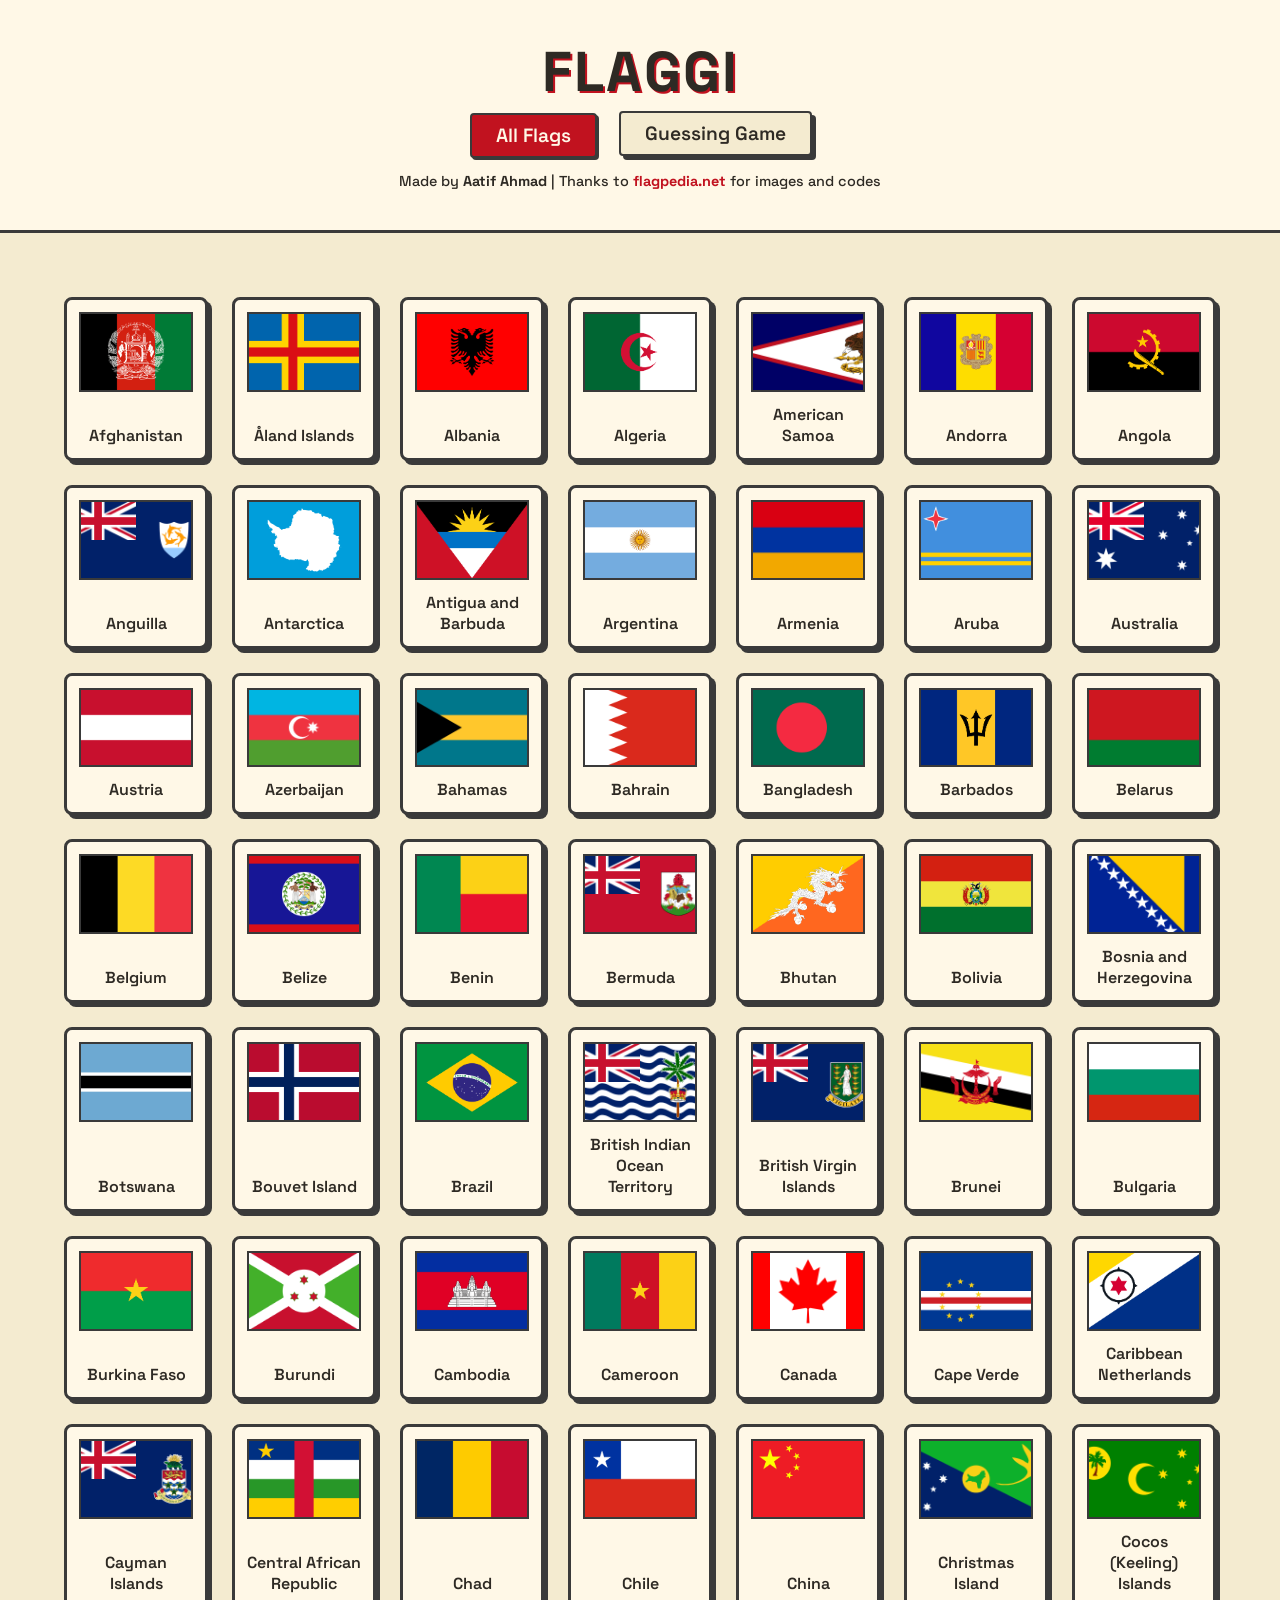
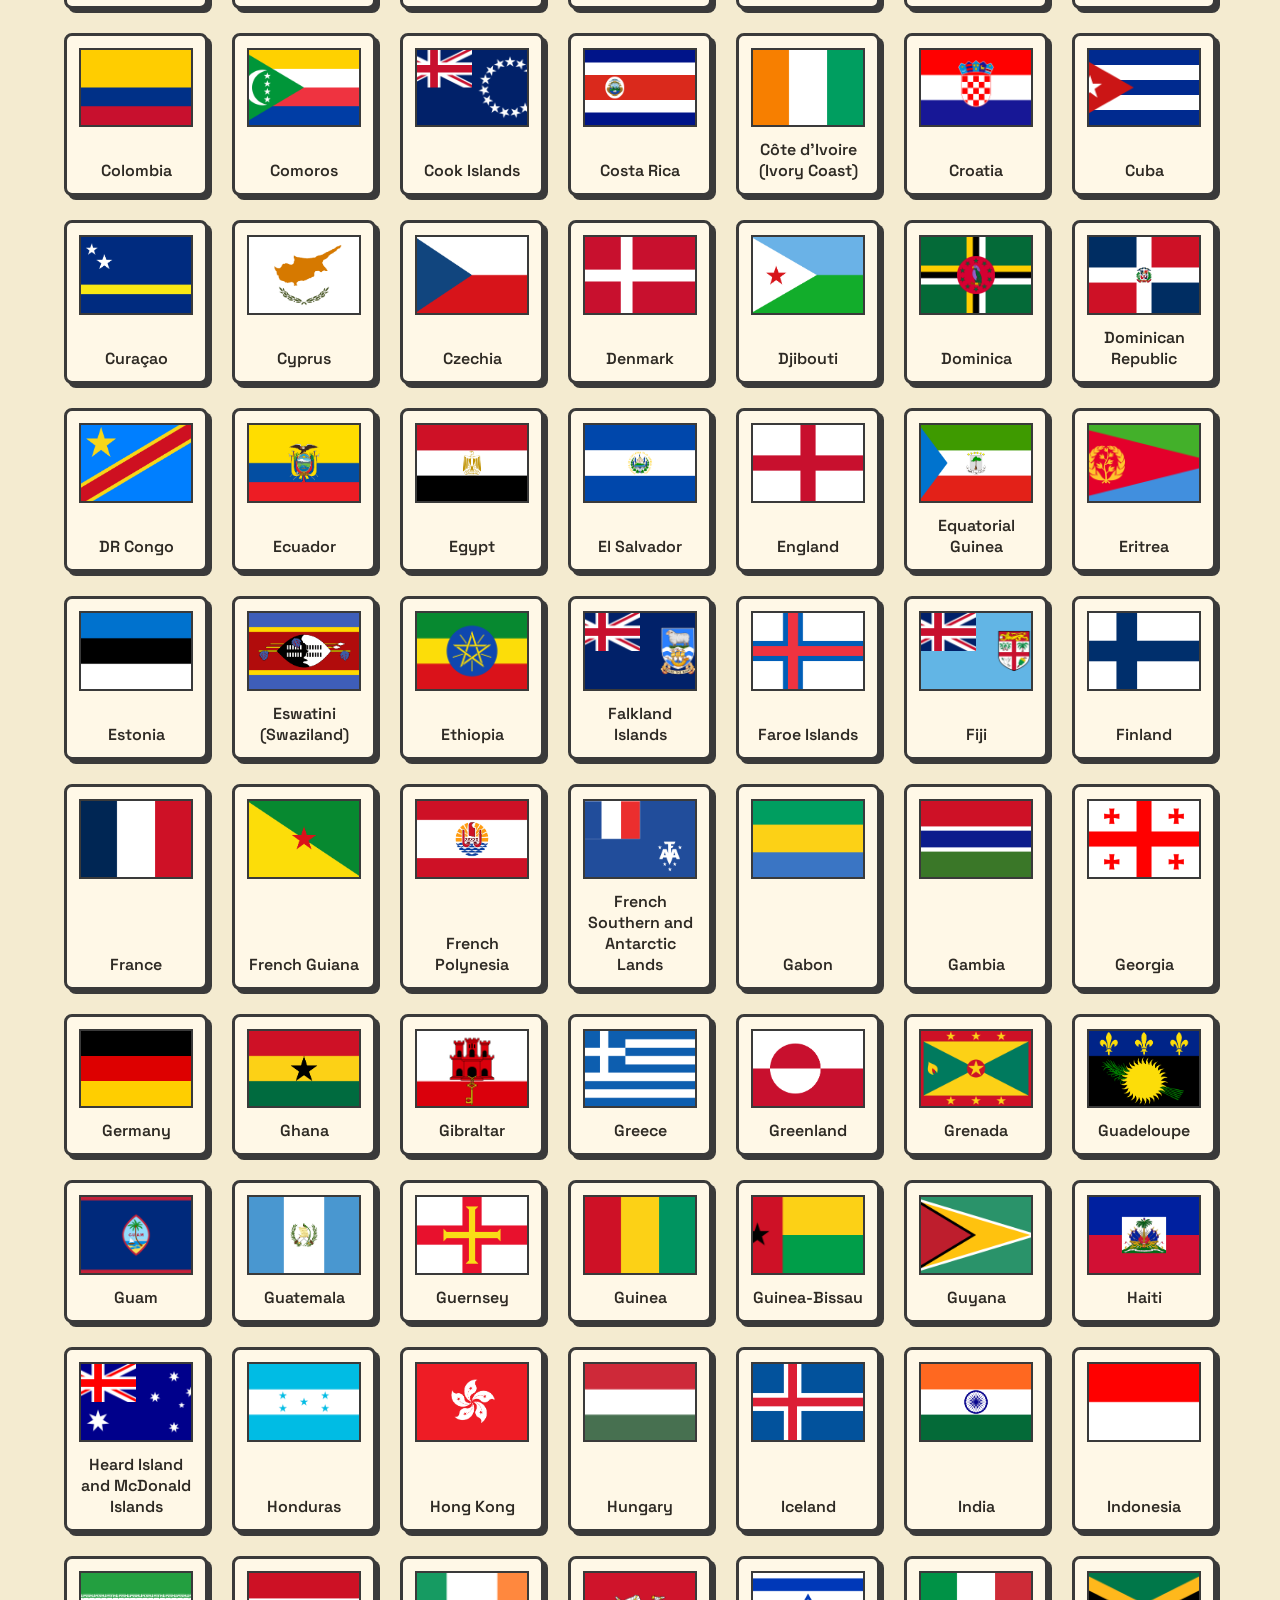
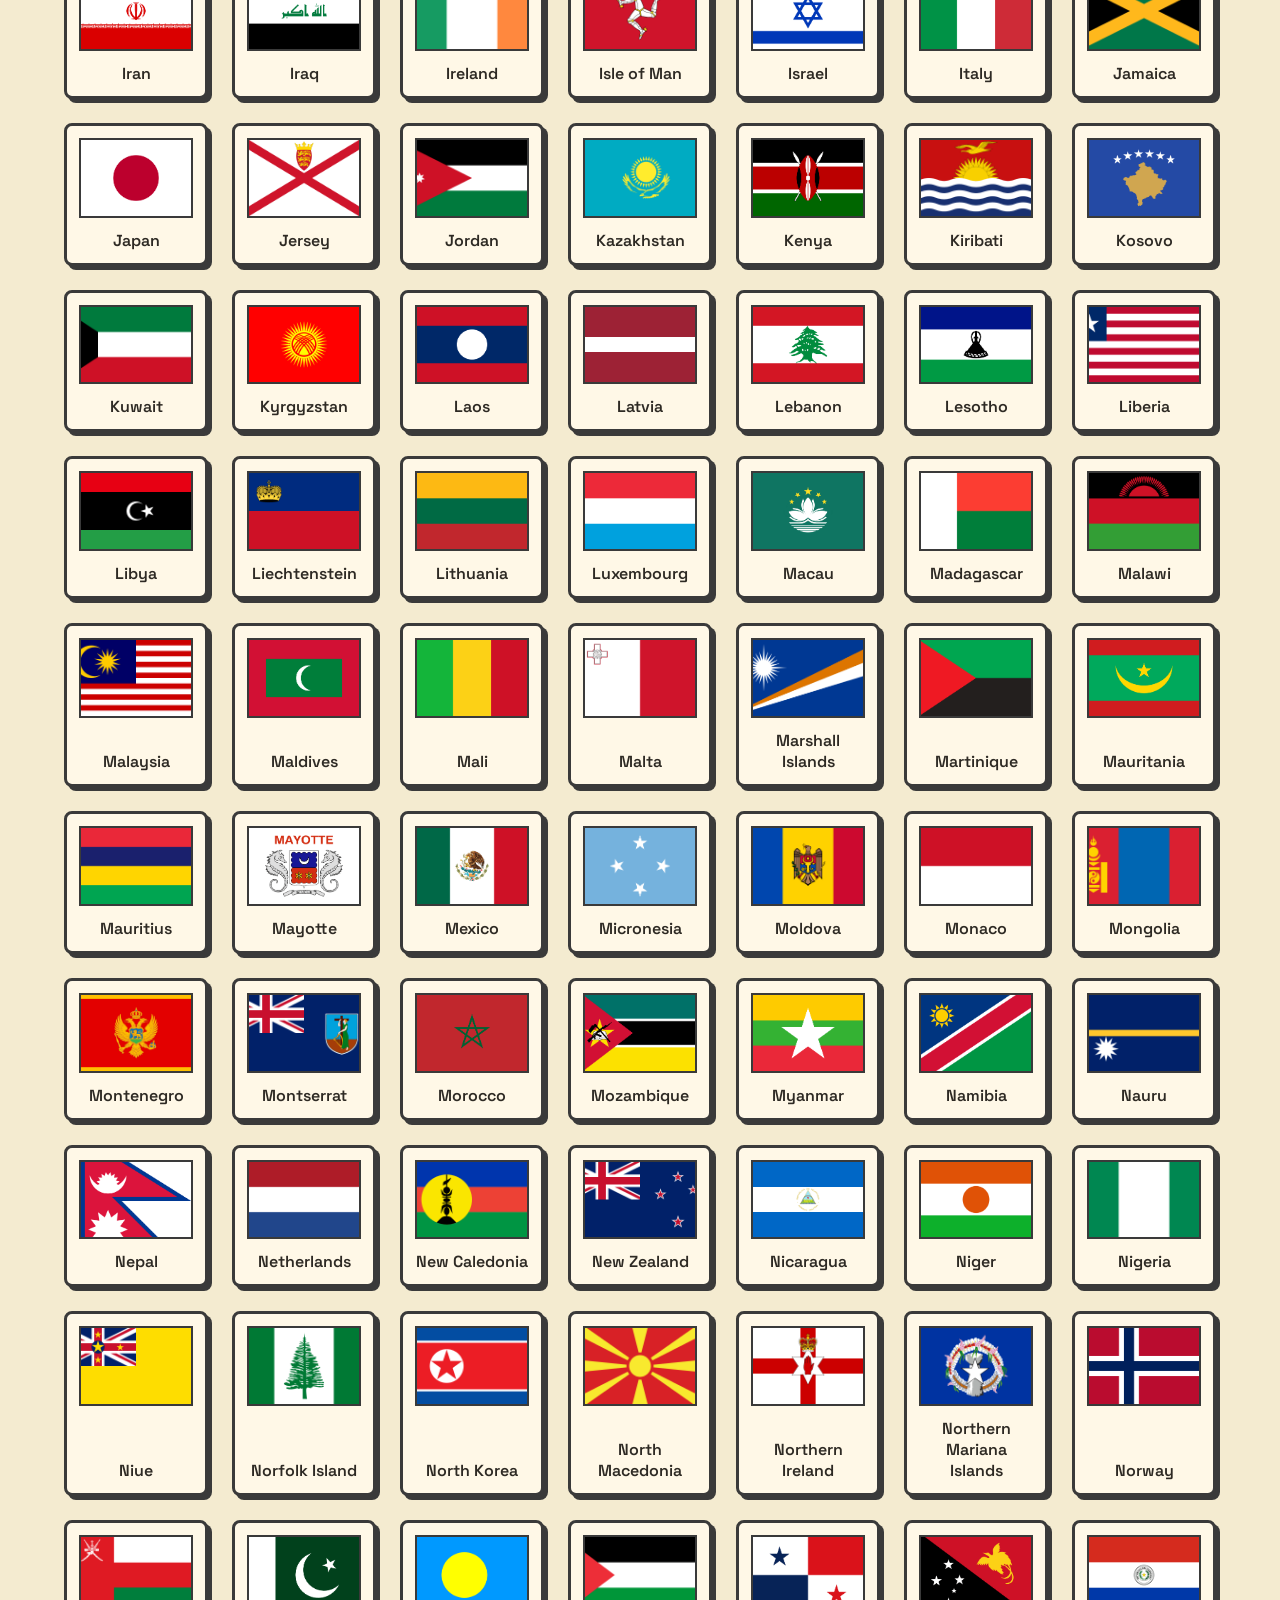
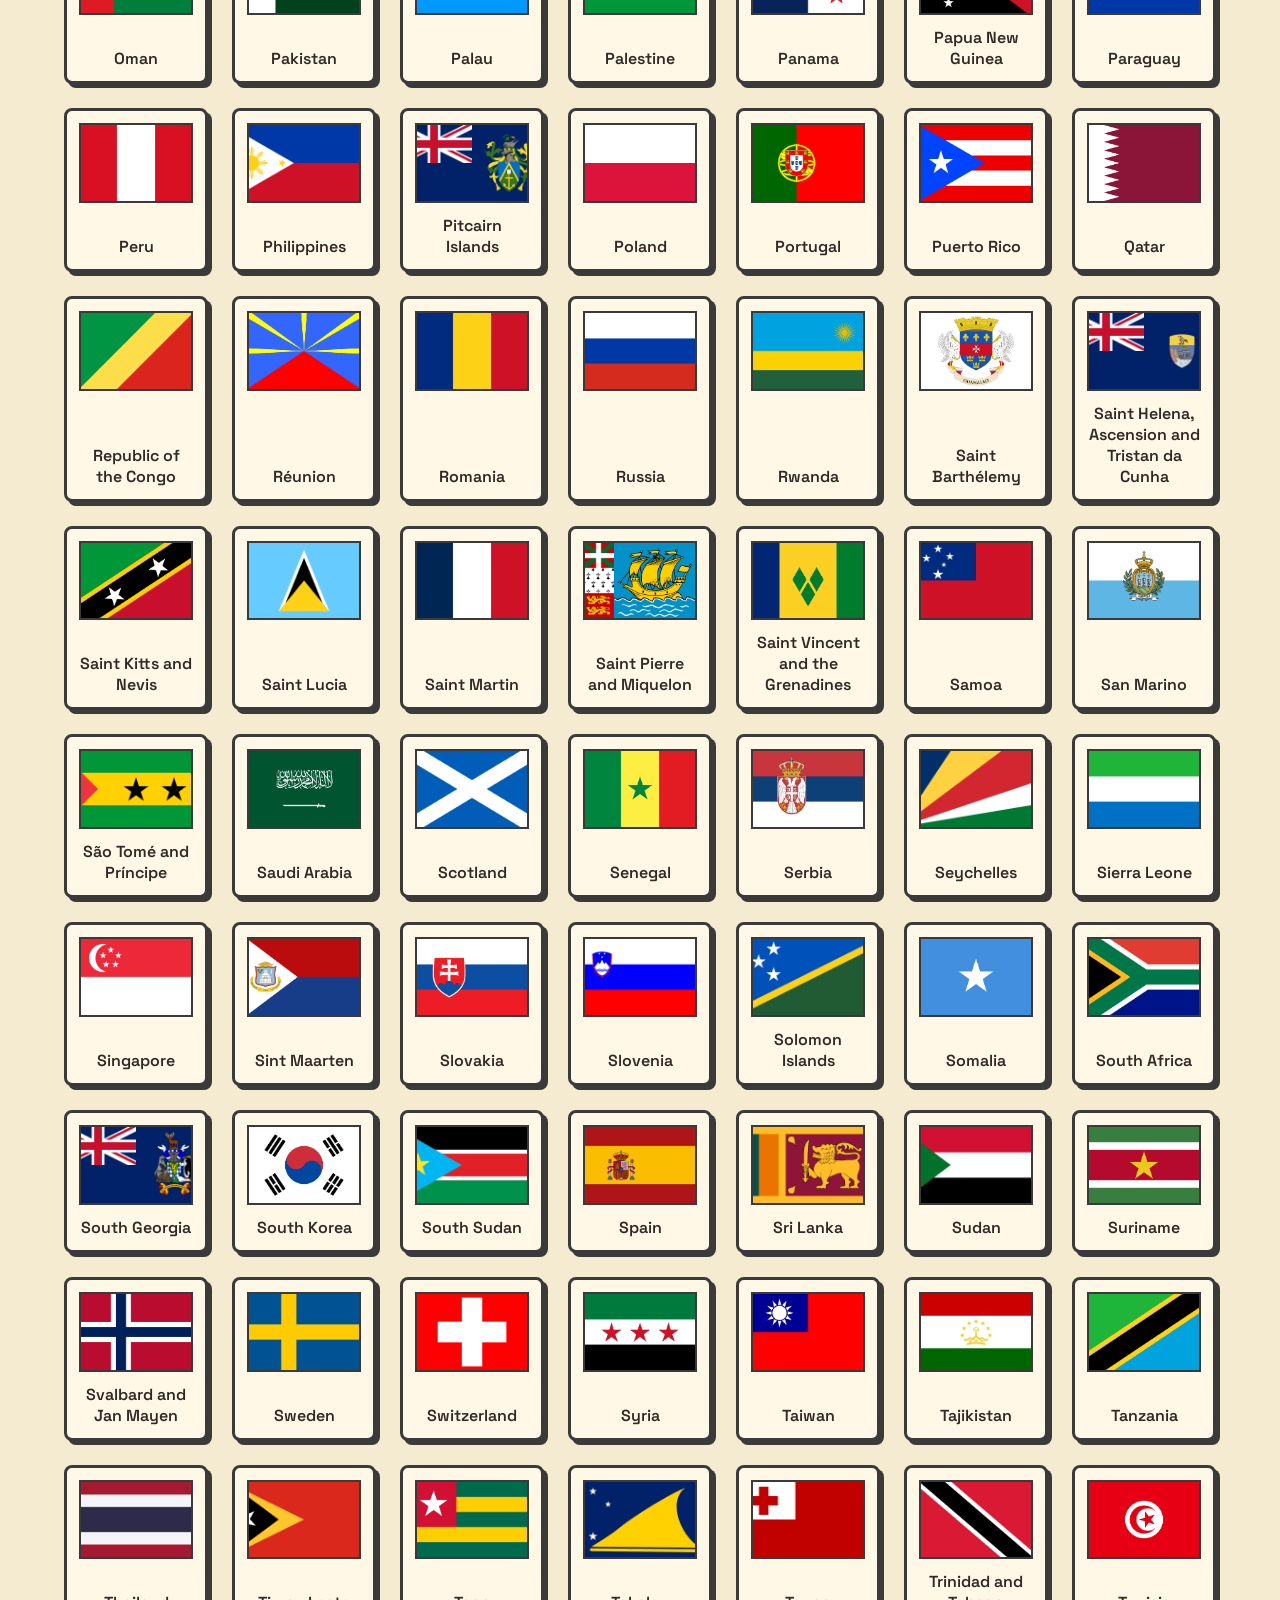
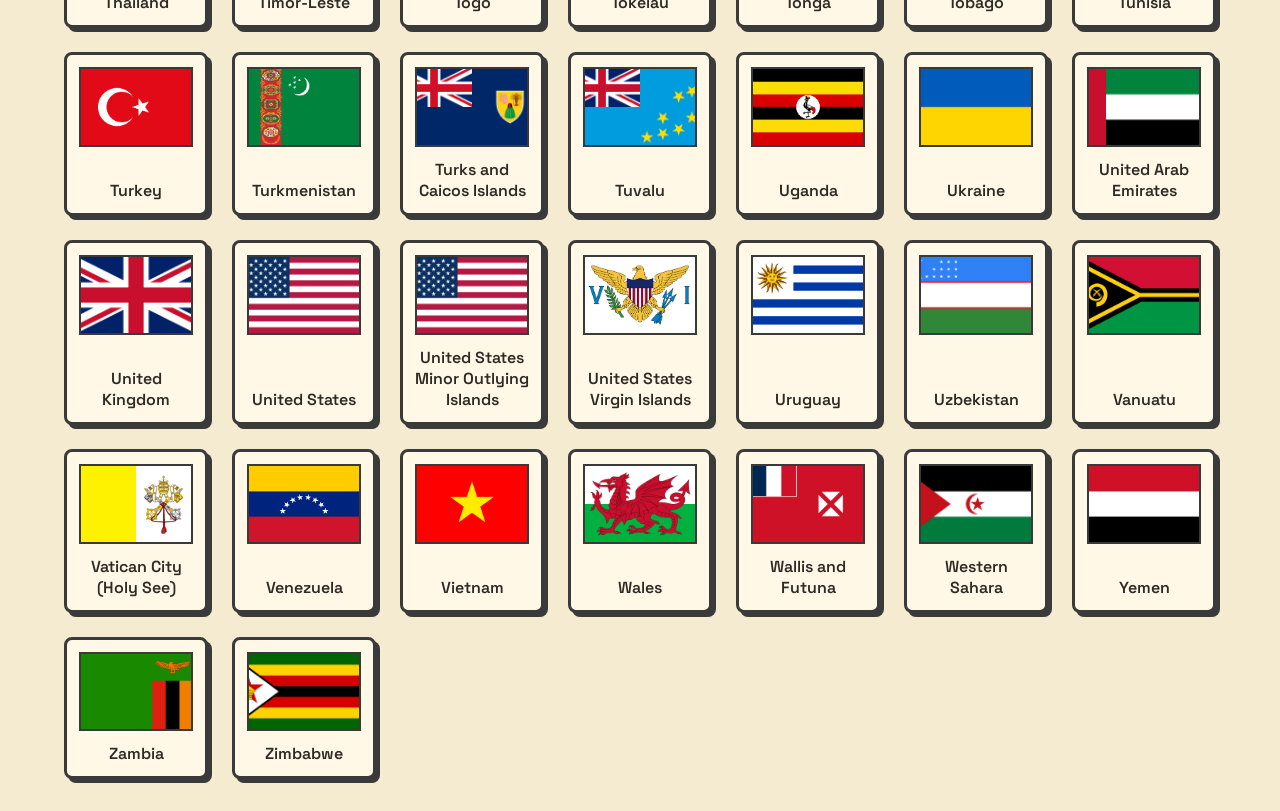
==== index.html @ 67ac6c17 "add flag resources and web files" ====
<!DOCTYPE html>
<html lang="en">

<head>
    <meta charset="UTF-8">
    <meta name="viewport" content="width=device-width, initial-scale=1.0">
    <title>Flaggi - Country Flags</title>
    <link rel="stylesheet" href="styles.css">
</head>

<body>
    <header>
        <div class="container">
            <h1 class="logo">Flaggi</h1>
            <nav>
                <a href="index.html" class="active">All Flags</a>
                <a href="game.html">Guessing Game</a>
            </nav>
            <p class="credits" style="margin-top: 1rem; margin-bottom: 0; font-size: 0.9rem;">
                Made by <strong><a href="https://aatifahmad123.dev/" target="_blank" rel="noopener noreferrer"
                        style="color: var(--text-primary); text-decoration: none;">Aatif
                        Ahmad</a></strong> | Thanks to <a href="https://flagpedia.net" target="_blank"
                    rel="noopener noreferrer"
                    style="color: var(--accent-color); text-decoration: none; font-weight: bold;">flagpedia.net</a> for
                images and codes
            </p>
        </div>
    </header>

    <main class="container">
        <div id="flag-grid" class="flag-grid">
            <!-- Flags will be injected here by app.js -->
        </div>
    </main>



    <script src="app.js"></script>
</body>

</html>
---- styles.css ----
@import url('https://fonts.googleapis.com/css2?family=Space+Grotesk:wght@300..700&display=swap');

:root {
    --bg-color: #F4EBD0;
    --text-primary: #2E2A24;
    --card-bg: #FFF8E7;
    --accent-color: #C1121F;
    --border-color: #3A3A3A;
}

* {
    box-sizing: border-box;
}

body {
    font-family: "Space Grotesk", sans-serif;
    font-optical-sizing: auto;
    font-weight: 500;
    font-style: normal;
    background-color: var(--bg-color);
    color: var(--text-primary);
    margin: 0;
    padding: 0;
    display: flex;
    flex-direction: column;
    min-height: 100vh;
}

/* --- Layout --- */
.container {
    width: 100%;
    max-width: 95vw;
    margin: 0 auto;
    padding: 2rem;
    flex: 1;
}

/* --- Header & Nav --- */
header {
    padding: 0.25rem 0 0.5rem 0;
    text-align: center;
    border-bottom: 3px solid var(--border-color);
    background-color: var(--card-bg);
}

h1.logo {
    font-size: 3.5rem;
    margin: 0 0 0.25rem 0;
    font-weight: 700;
    text-transform: uppercase;
    letter-spacing: 2px;
    text-shadow: 2px 2px 0px var(--accent-color);
}

nav {
    display: flex;
    justify-content: center;
    gap: 1.5rem;
}

nav a {
    text-decoration: none;
    color: var(--text-primary);
    background-color: var(--bg-color);
    padding: 0.5rem 1.5rem;
    font-weight: 600;
    font-size: 1.2rem;
    border: 2px solid var(--border-color);
    border-radius: 4px;
    box-shadow: 4px 4px 0px var(--border-color);
    transition: all 0.1s ease;
}

nav a:hover {
    transform: translate(-2px, -2px);
    box-shadow: 6px 6px 0px var(--border-color);
}

nav a:active,
nav a.active {
    transform: translate(2px, 2px);
    box-shadow: 2px 2px 0px var(--border-color);
    background-color: var(--accent-color);
    color: var(--card-bg);
}

/* --- Page 1: Flag Grid --- */
.flag-grid {
    display: grid;
    grid-template-columns: repeat(auto-fill, minmax(130px, 1fr));
    gap: 1.5rem;
    margin-top: 2rem;
}

.flag-card {
    background-color: var(--card-bg);
    border: 3px solid var(--border-color);
    border-radius: 8px;
    padding: 0.75rem;
    text-align: center;
    box-shadow: 4px 4px 0px var(--border-color);
    transition: transform 0.2s ease;
    display: flex;
    flex-direction: column;
    justify-content: space-between;
}

.flag-card:hover {
    transform: translateY(-5px);
}

.flag-card img {
    width: 100%;
    height: auto;
    aspect-ratio: 2560 / 1792;
    object-fit: cover;
    border: 2px solid var(--border-color);
    background-color: #fff;
    margin-bottom: 0.75rem;
}

.flag-card h3 {
    margin: 0;
    font-size: 1rem;
    font-weight: 600;
}

/* --- Page 2: Game Area --- */
.game-container {
    max-width: 600px;
    margin: 2rem auto;
    background-color: var(--card-bg);
    border: 3px solid var(--border-color);
    border-radius: 12px;
    padding: 2.5rem;
    box-shadow: 8px 8px 0px var(--border-color);
    text-align: center;
}

.game-flag-display {
    width: 60%;
    margin: 0 auto 2rem auto;
    /* Remove fixed height so it scales based on width */
    aspect-ratio: 2560 / 1792;
    display: flex;
    justify-content: center;
    align-items: center;
    border: 3px solid var(--border-color);
    background-color: #fff;
    border-radius: 8px;
    overflow: hidden;
}

.game-flag-display img {
    width: 100%;
    height: 100%;
    object-fit: cover;
    display: block;
}

.input-group {
    position: relative;
    margin-bottom: 1.5rem;
    text-align: left;
}

.input-group label {
    display: block;
    margin-bottom: 0.5rem;
    font-weight: 600;
    font-size: 1.2rem;
}

.input-box {
    width: 100%;
    padding: 1rem;
    font-family: inherit;
    font-size: 1.2rem;
    border: 3px solid var(--border-color);
    border-radius: 6px;
    background-color: var(--bg-color);
    color: var(--text-primary);
    outline: none;
    transition: box-shadow 0.2s;
}

.input-box:focus {
    box-shadow: 4px 4px 0px var(--accent-color);
}

/* Autocomplete Suggestions */
.suggestions-list {
    position: absolute;
    top: 100%;
    left: 0;
    right: 0;
    background-color: var(--card-bg);
    border: 3px solid var(--border-color);
    border-top: none;
    border-radius: 0 0 6px 6px;
    max-height: 200px;
    overflow-y: auto;
    z-index: 10;
    display: none;
    margin: 0;
    padding: 0;
    list-style: none;
}

.suggestions-list.active {
    display: block;
}

.suggestions-list li {
    padding: 0.8rem 1rem;
    cursor: pointer;
    border-bottom: 2px solid var(--border-color);
}

.suggestions-list li:last-child {
    border-bottom: none;
}

.suggestions-list li:hover {
    background-color: var(--accent-color);
    color: var(--card-bg);
}

.btn {
    font-family: inherit;
    font-size: 1.2rem;
    font-weight: 700;
    color: var(--card-bg);
    background-color: var(--accent-color);
    padding: 1rem 2rem;
    border: 3px solid var(--border-color);
    border-radius: 6px;
    cursor: pointer;
    box-shadow: 4px 4px 0px var(--border-color);
    transition: all 0.1s ease;
    width: 100%;
    margin-top: 1rem;
    display: none;
    /* Hidden until selection */
}

.btn:hover {
    transform: translate(-2px, -2px);
    box-shadow: 6px 6px 0px var(--border-color);
}

.btn:active {
    transform: translate(2px, 2px);
    box-shadow: 2px 2px 0px var(--border-color);
}

.btn.visible {
    display: block;
}

.feedback {
    margin-top: 1.5rem;
    font-size: 1.5rem;
    font-weight: 700;
    min-height: 2.5rem;
    display: flex;
    align-items: center;
    justify-content: center;
}

.feedback.success {
    color: #2a9d8f;
}

.feedback.error {
    color: var(--accent-color);
}

.game-controls {
    margin-top: 2rem;
    min-height: 3.5rem;
    display: flex;
    flex-direction: column;
    justify-content: flex-end;
}

.btn-secondary {
    background-color: var(--bg-color);
    color: var(--text-primary);
}

.btn-reveal {
    background-color: var(--bg-color);
    color: var(--accent-color);
    border: 3px solid var(--accent-color);
    box-shadow: 4px 4px 0px var(--accent-color);
}

.btn-reveal:hover {
    box-shadow: 6px 6px 0px var(--accent-color);
}

.btn-reveal:active {
    box-shadow: 2px 2px 0px var(--accent-color);
    background-color: var(--accent-color);
    color: var(--card-bg);
}

/* --- Footer --- */
footer {
    text-align: center;
    padding: 2rem;
    border-top: 3px solid var(--border-color);
    background-color: var(--card-bg);
    margin-top: auto;
    font-weight: 600;
}

footer p {
    margin: 0.5rem 0;
}

footer a {
    color: var(--accent-color);
    text-decoration: none;
    font-weight: 700;
}

footer a:hover {
    text-decoration: underline;
}

/* Scrollbar styling for retro feel */
::-webkit-scrollbar {
    width: 12px;
}

::-webkit-scrollbar-track {
    background: var(--bg-color);
    border-left: 3px solid var(--border-color);
}

::-webkit-scrollbar-thumb {
    background: var(--accent-color);
    border: 3px solid var(--border-color);
    border-radius: 6px;
}

/* --- Responsive Media Queries --- */
@media (max-width: 768px) {

    /* Header & Nav */
    h1.logo {
        font-size: 2.5rem;
    }

    nav a {
        font-size: 1rem;
        padding: 0.4rem 1rem;
    }

    .container {
        padding: 1rem;
    }

    /* Page 1: Flag Grid */
    .flag-grid {
        grid-template-columns: repeat(auto-fill, minmax(100px, 1fr));
        gap: 1rem;
        margin-top: 1.5rem;
    }

    .flag-card {
        padding: 0.5rem;
        border-width: 2px;
        box-shadow: 3px 3px 0px var(--border-color);
    }

    .flag-card img {
        border-width: 1px;
    }

    .flag-card h3 {
        font-size: 0.9rem;
    }

    /* Page 2: Game Area */
    .game-container {
        padding: 1.5rem;
        border-width: 2px;
        box-shadow: 4px 4px 0px var(--border-color);
        margin: 1rem auto;
    }

    .game-flag-display {
        width: 100%;
        /* Use full width on mobile instead of 60% */
        border-width: 2px;
    }

    .input-box {
        font-size: 1rem;
        padding: 0.75rem;
        border-width: 2px;
    }

    .input-group label {
        font-size: 1rem;
    }

    .btn {
        font-size: 1rem;
        padding: 0.75rem 1.5rem;
        border-width: 2px;
        box-shadow: 3px 3px 0px var(--border-color);
    }

    .btn:hover {
        box-shadow: 4px 4px 0px var(--border-color);
    }

    .btn:active {
        box-shadow: 2px 2px 0px var(--border-color);
    }

    .btn-reveal {
        border-width: 2px;
        box-shadow: 3px 3px 0px var(--accent-color);
    }

    .btn-reveal:hover {
        box-shadow: 4px 4px 0px var(--accent-color);
    }

    .btn-reveal:active {
        box-shadow: 2px 2px 0px var(--accent-color);
    }

    .feedback {
        font-size: 1.2rem;
        min-height: 2rem;
    }

    /* Footer */
    footer {
        padding: 1rem;
    }

    .credits {
        font-size: 0.8rem !important;
    }
}
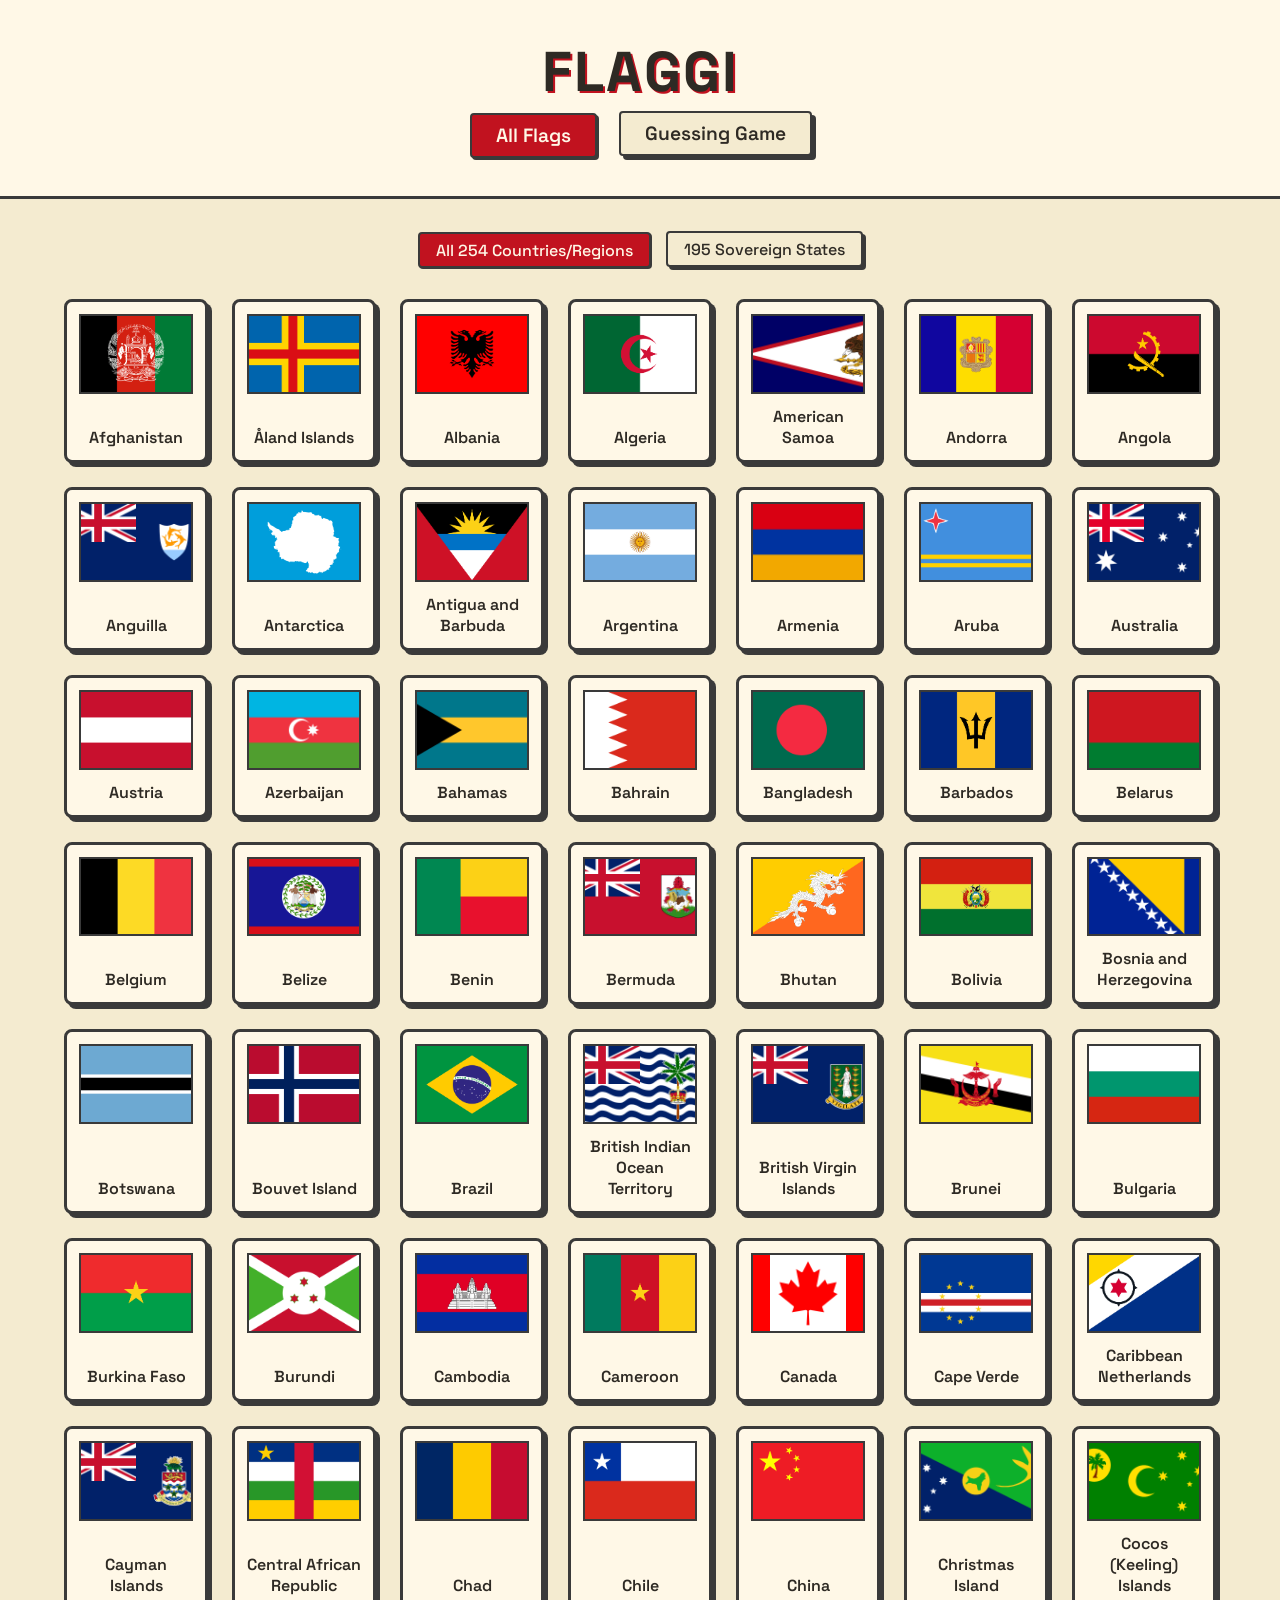
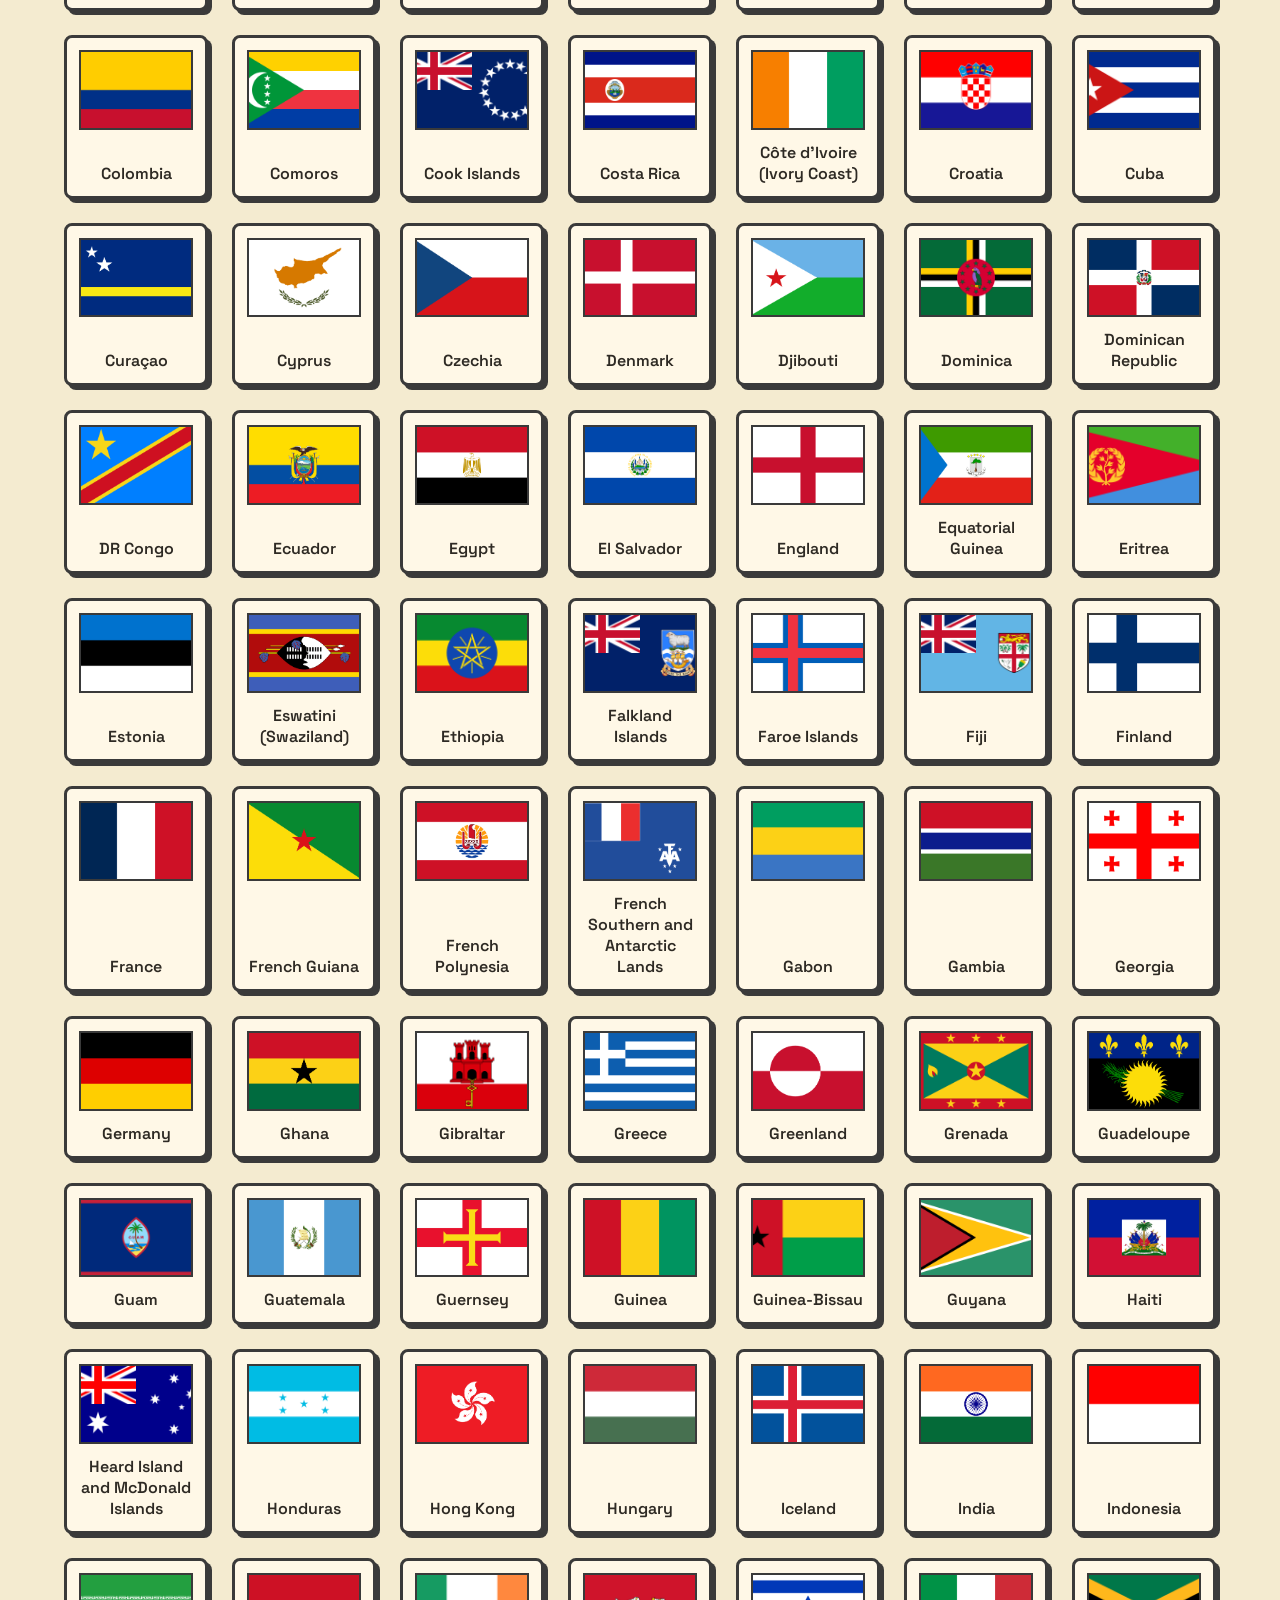
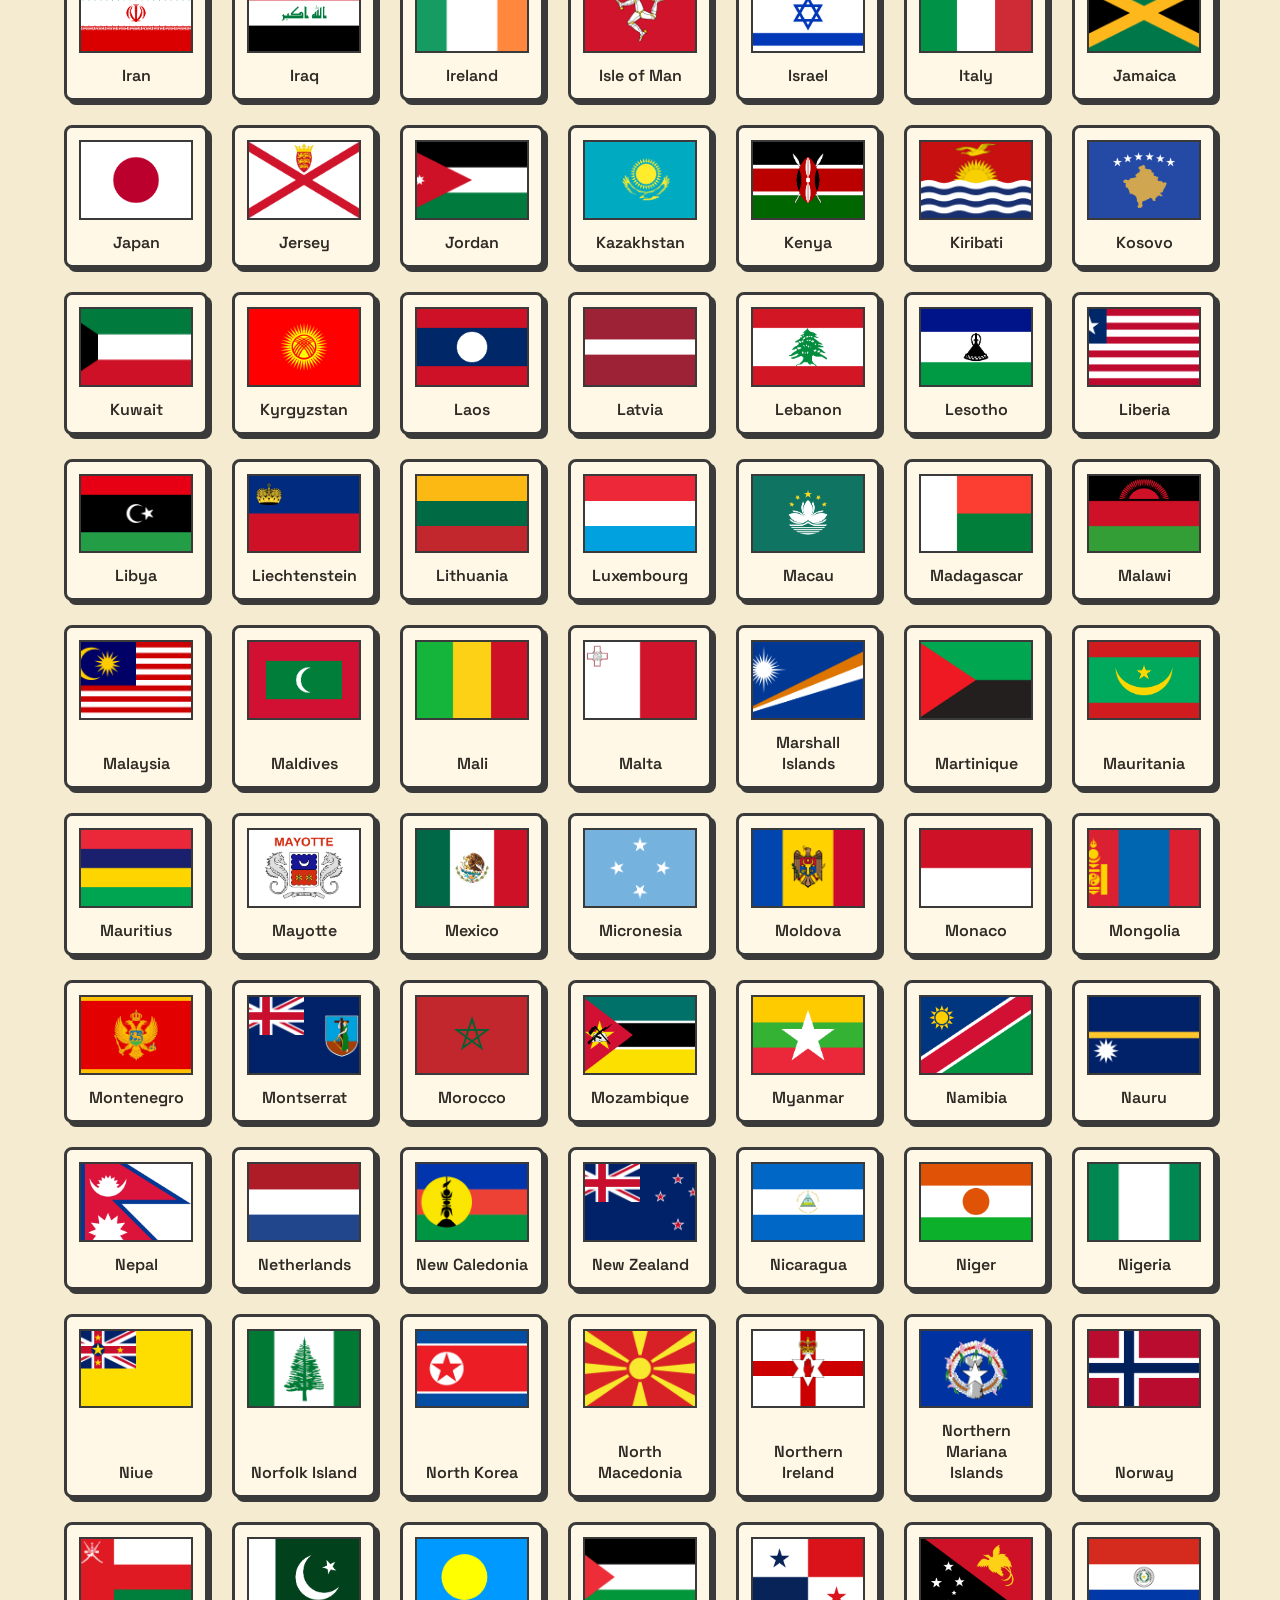
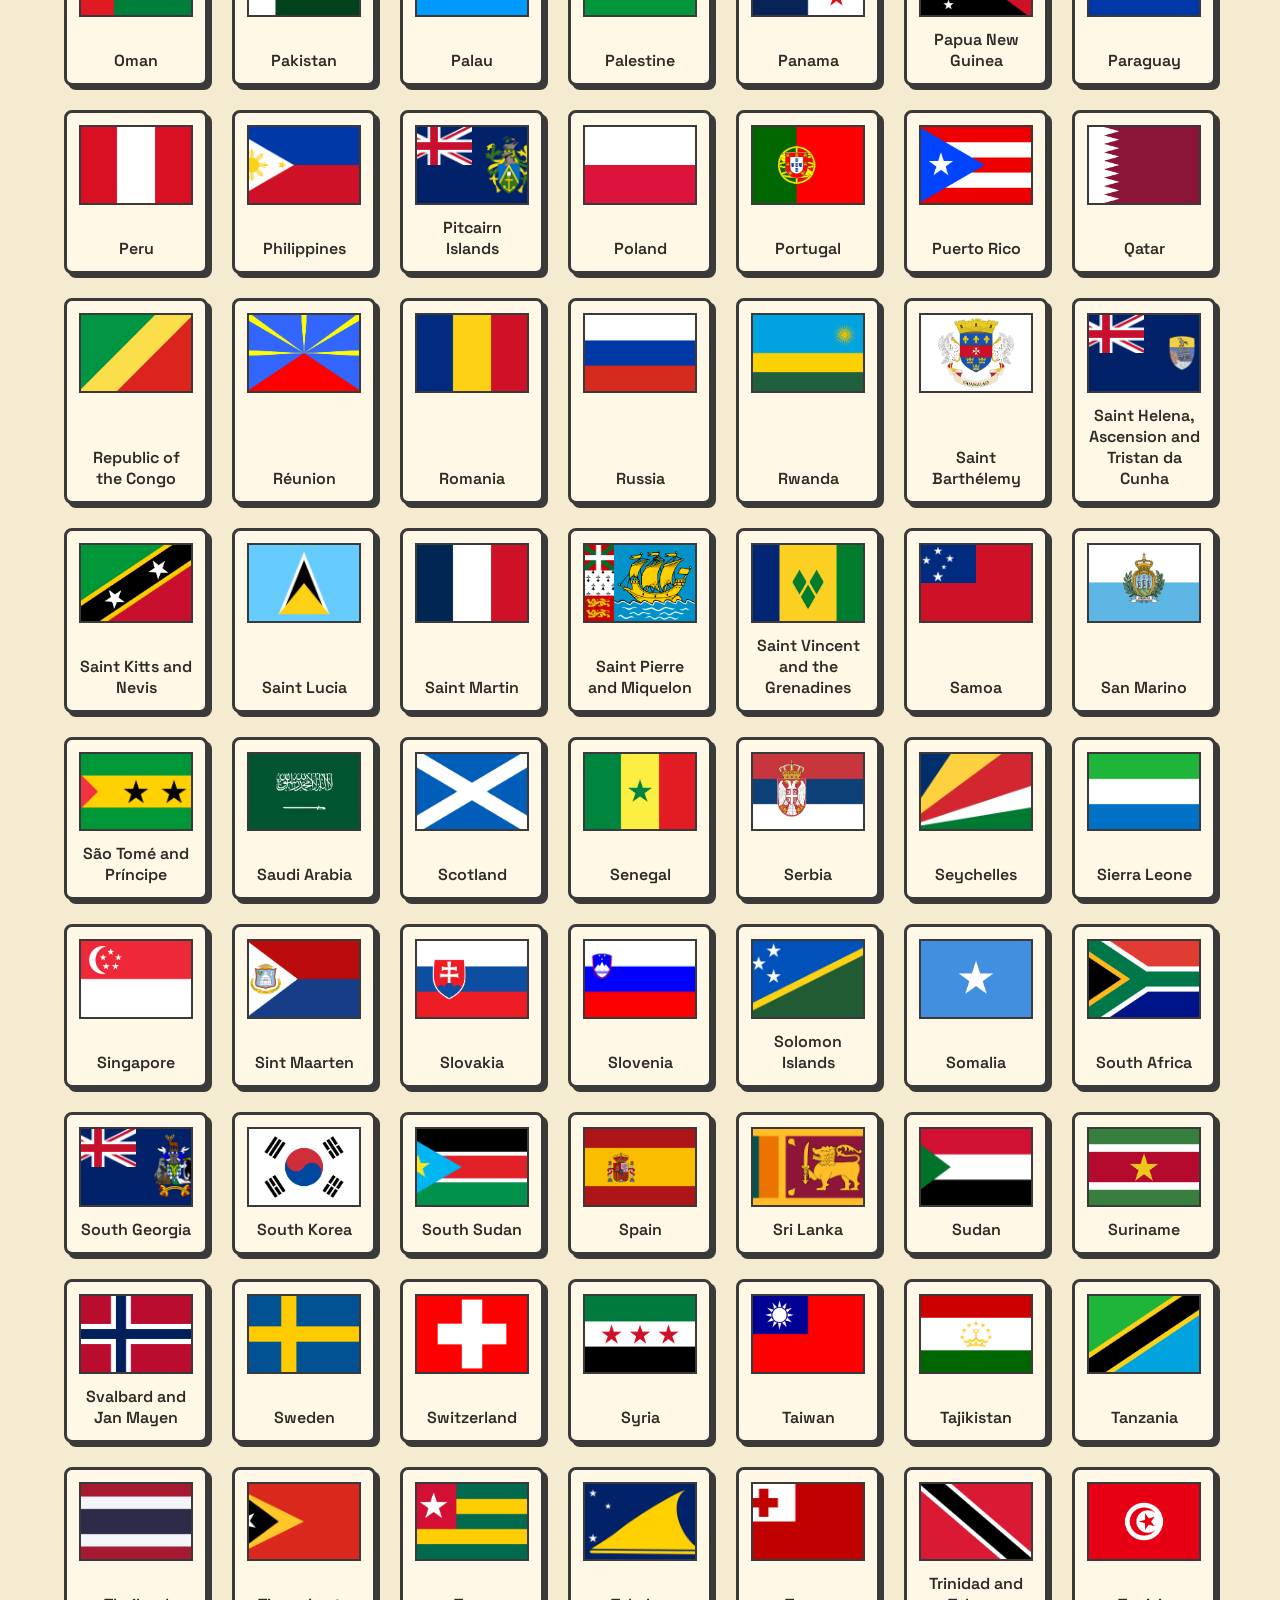
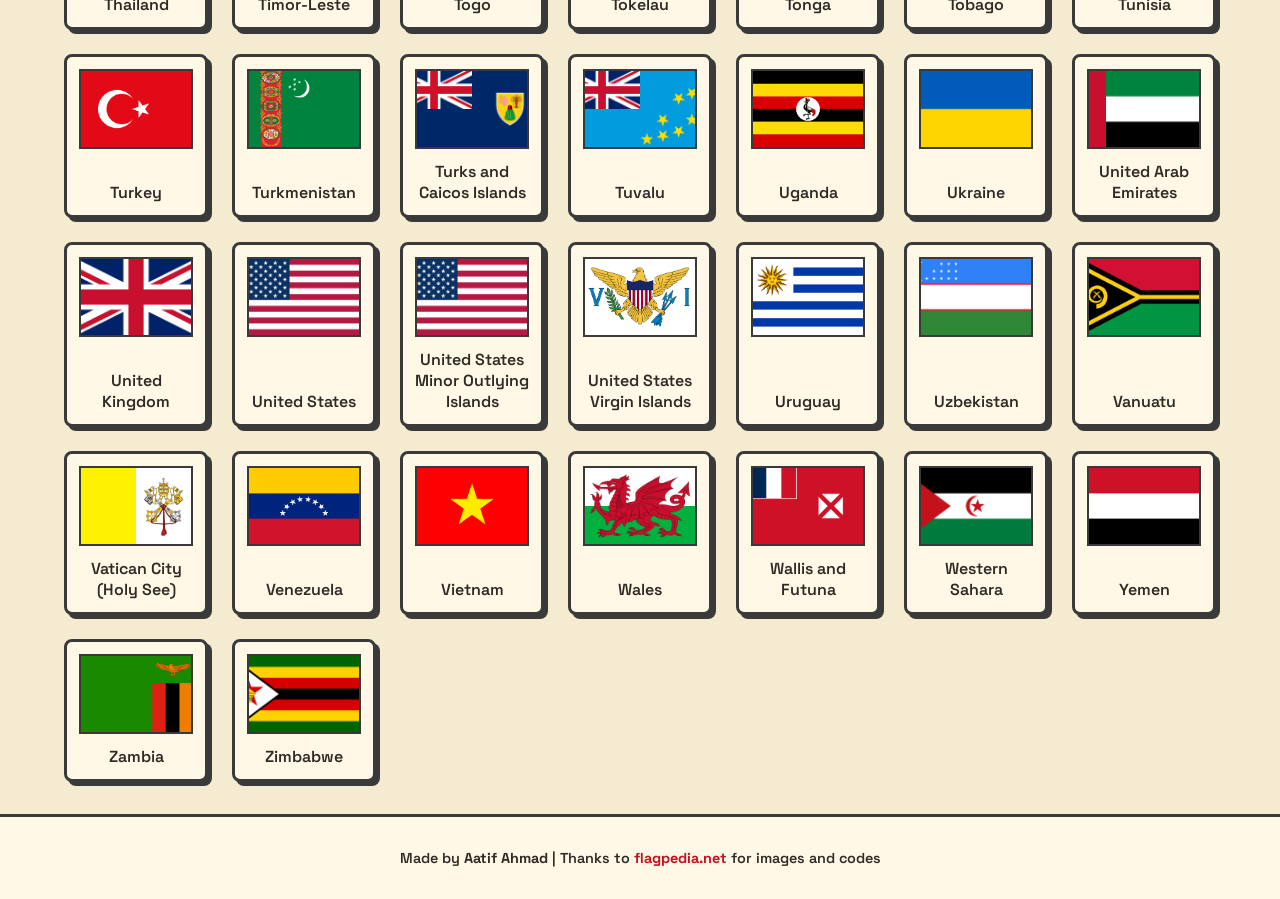
==== commit 3bfb1cf2: "add sovereign list" ====
--- a/index.html
+++ b/index.html
@@ -6,6 +6,7 @@
     <meta name="viewport" content="width=device-width, initial-scale=1.0">
     <title>Flaggi - Country Flags</title>
     <link rel="stylesheet" href="styles.css">
+    <link rel="icon" type="image/png" href="icons8-flag-64.png">
 </head>
 
 <body>
@@ -16,22 +17,28 @@
                 <a href="index.html" class="active">All Flags</a>
                 <a href="game.html">Guessing Game</a>
             </nav>
-            <p class="credits" style="margin-top: 1rem; margin-bottom: 0; font-size: 0.9rem;">
-                Made by <strong><a href="https://aatifahmad123.dev/" target="_blank" rel="noopener noreferrer"
-                        style="color: var(--text-primary); text-decoration: none;">Aatif
-                        Ahmad</a></strong> | Thanks to <a href="https://flagpedia.net" target="_blank"
-                    rel="noopener noreferrer"
-                    style="color: var(--accent-color); text-decoration: none; font-weight: bold;">flagpedia.net</a> for
-                images and codes
-            </p>
         </div>
     </header>
 
     <main class="container">
+        <div class="filter-controls" style="display: flex; justify-content: center; gap: 1rem; margin-bottom: 2rem;">
+            <button id="filter-all" class="filter-btn active">All 254 Countries/Regions</button>
+            <button id="filter-sovereign" class="filter-btn">195 Sovereign States</button>
+        </div>
         <div id="flag-grid" class="flag-grid">
             <!-- Flags will be injected here by app.js -->
         </div>
     </main>
+
+    <footer>
+        <p class="credits" style="margin: 0; font-size: 0.9rem;">
+            Made by <strong><a href="https://aatifahmad123.dev/" target="_blank" rel="noopener noreferrer"
+                    style="color: var(--text-primary); text-decoration: none;">Aatif Ahmad</a></strong> | Thanks to <a
+                href="https://flagpedia.net" target="_blank" rel="noopener noreferrer"
+                style="color: var(--accent-color); text-decoration: none; font-weight: bold;">flagpedia.net</a> for
+            images and codes
+        </p>
+    </footer>
 
 
 
--- a/styles.css
+++ b/styles.css
@@ -80,6 +80,34 @@
 nav a.active {
     transform: translate(2px, 2px);
     box-shadow: 2px 2px 0px var(--border-color);
+    background-color: var(--accent-color);
+    color: var(--card-bg);
+}
+
+.filter-btn {
+    text-decoration: none;
+    color: var(--text-primary);
+    background-color: var(--bg-color);
+    padding: 0.35rem 1rem;
+    font-weight: 500;
+    font-size: 1rem;
+    border: 2px solid var(--border-color);
+    border-radius: 4px;
+    box-shadow: 3px 3px 0px var(--border-color);
+    transition: all 0.1s ease;
+    cursor: pointer;
+    font-family: inherit;
+}
+
+.filter-btn:hover {
+    transform: translate(-1px, -1px);
+    box-shadow: 4px 4px 0px var(--border-color);
+}
+
+.filter-btn:active,
+.filter-btn.active {
+    transform: translate(1px, 1px);
+    box-shadow: 1px 1px 0px var(--border-color);
     background-color: var(--accent-color);
     color: var(--card-bg);
 }
@@ -364,6 +392,17 @@
     }
 
     /* Page 1: Flag Grid */
+    .filter-controls {
+        flex-direction: column;
+        align-items: center;
+        width: 100%;
+    }
+
+    .filter-btn {
+        width: 100%;
+        text-align: center;
+    }
+
     .flag-grid {
         grid-template-columns: repeat(auto-fill, minmax(100px, 1fr));
         gap: 1rem;
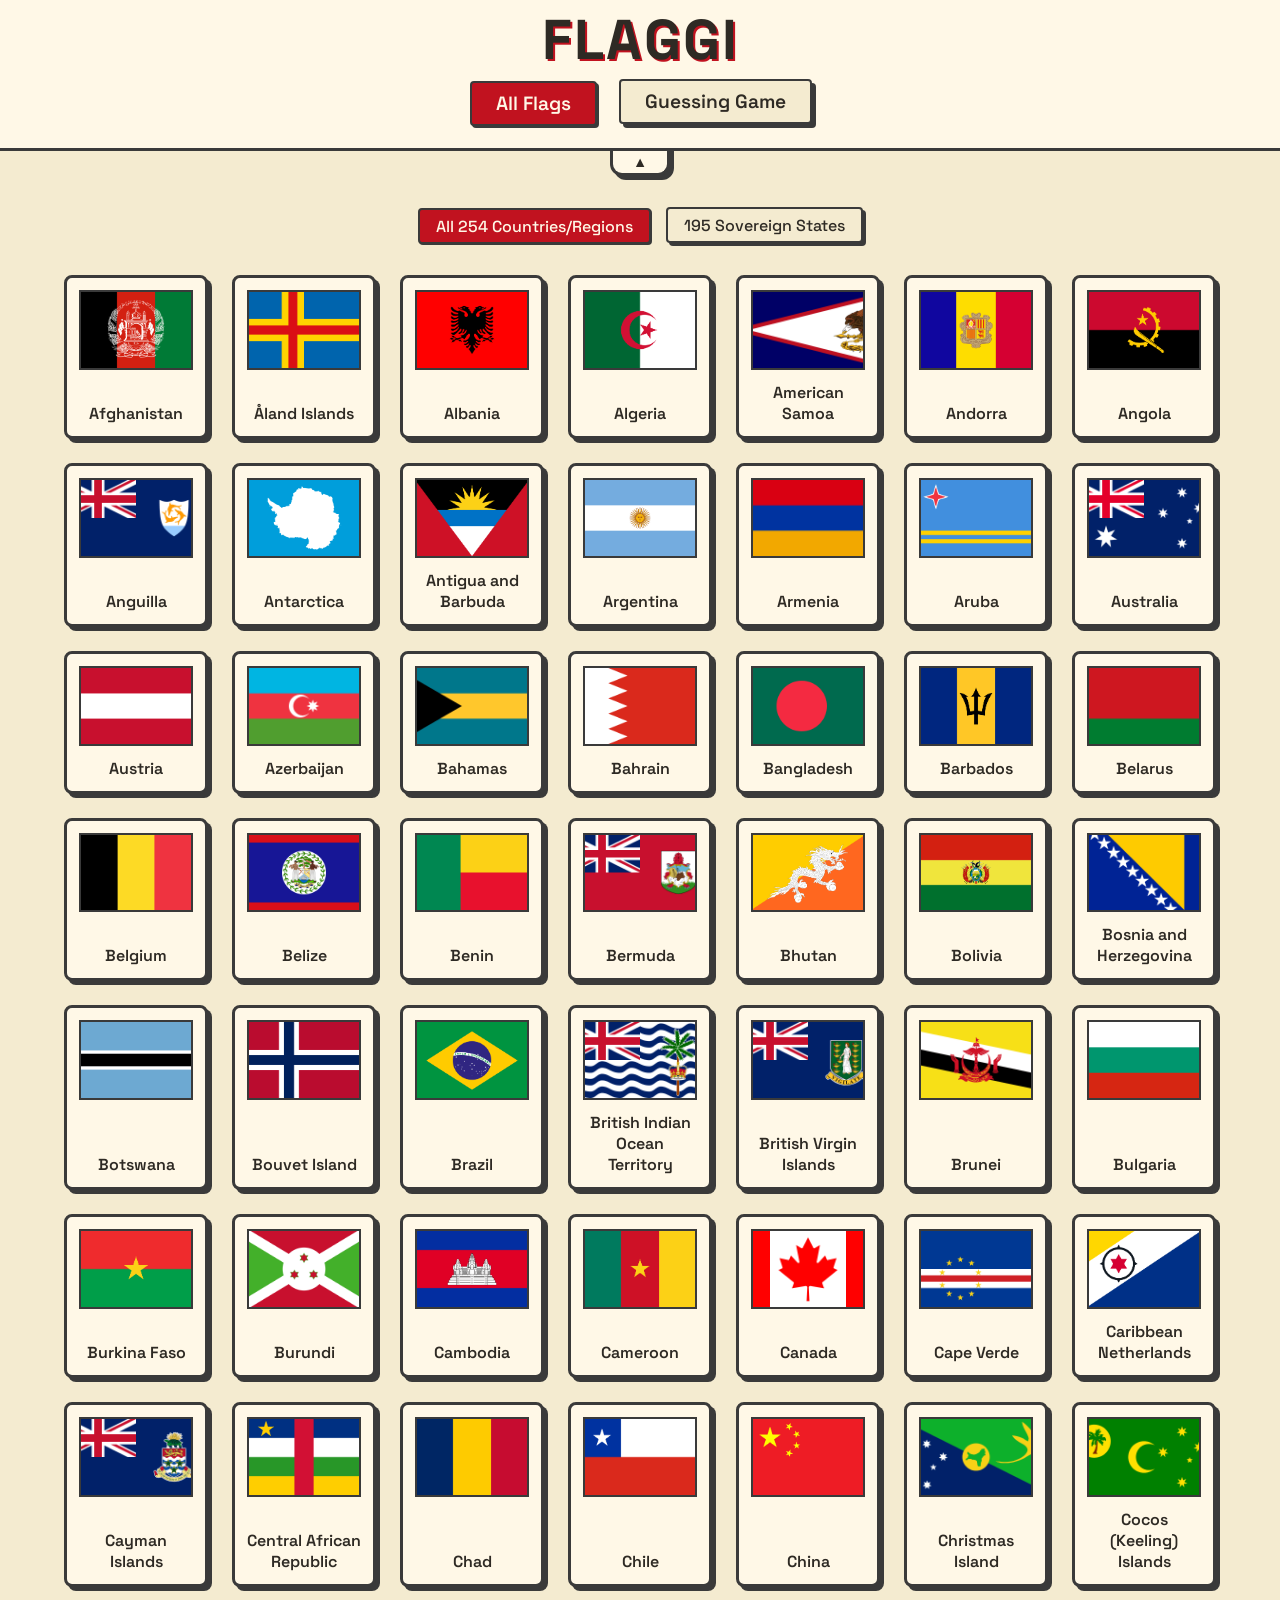
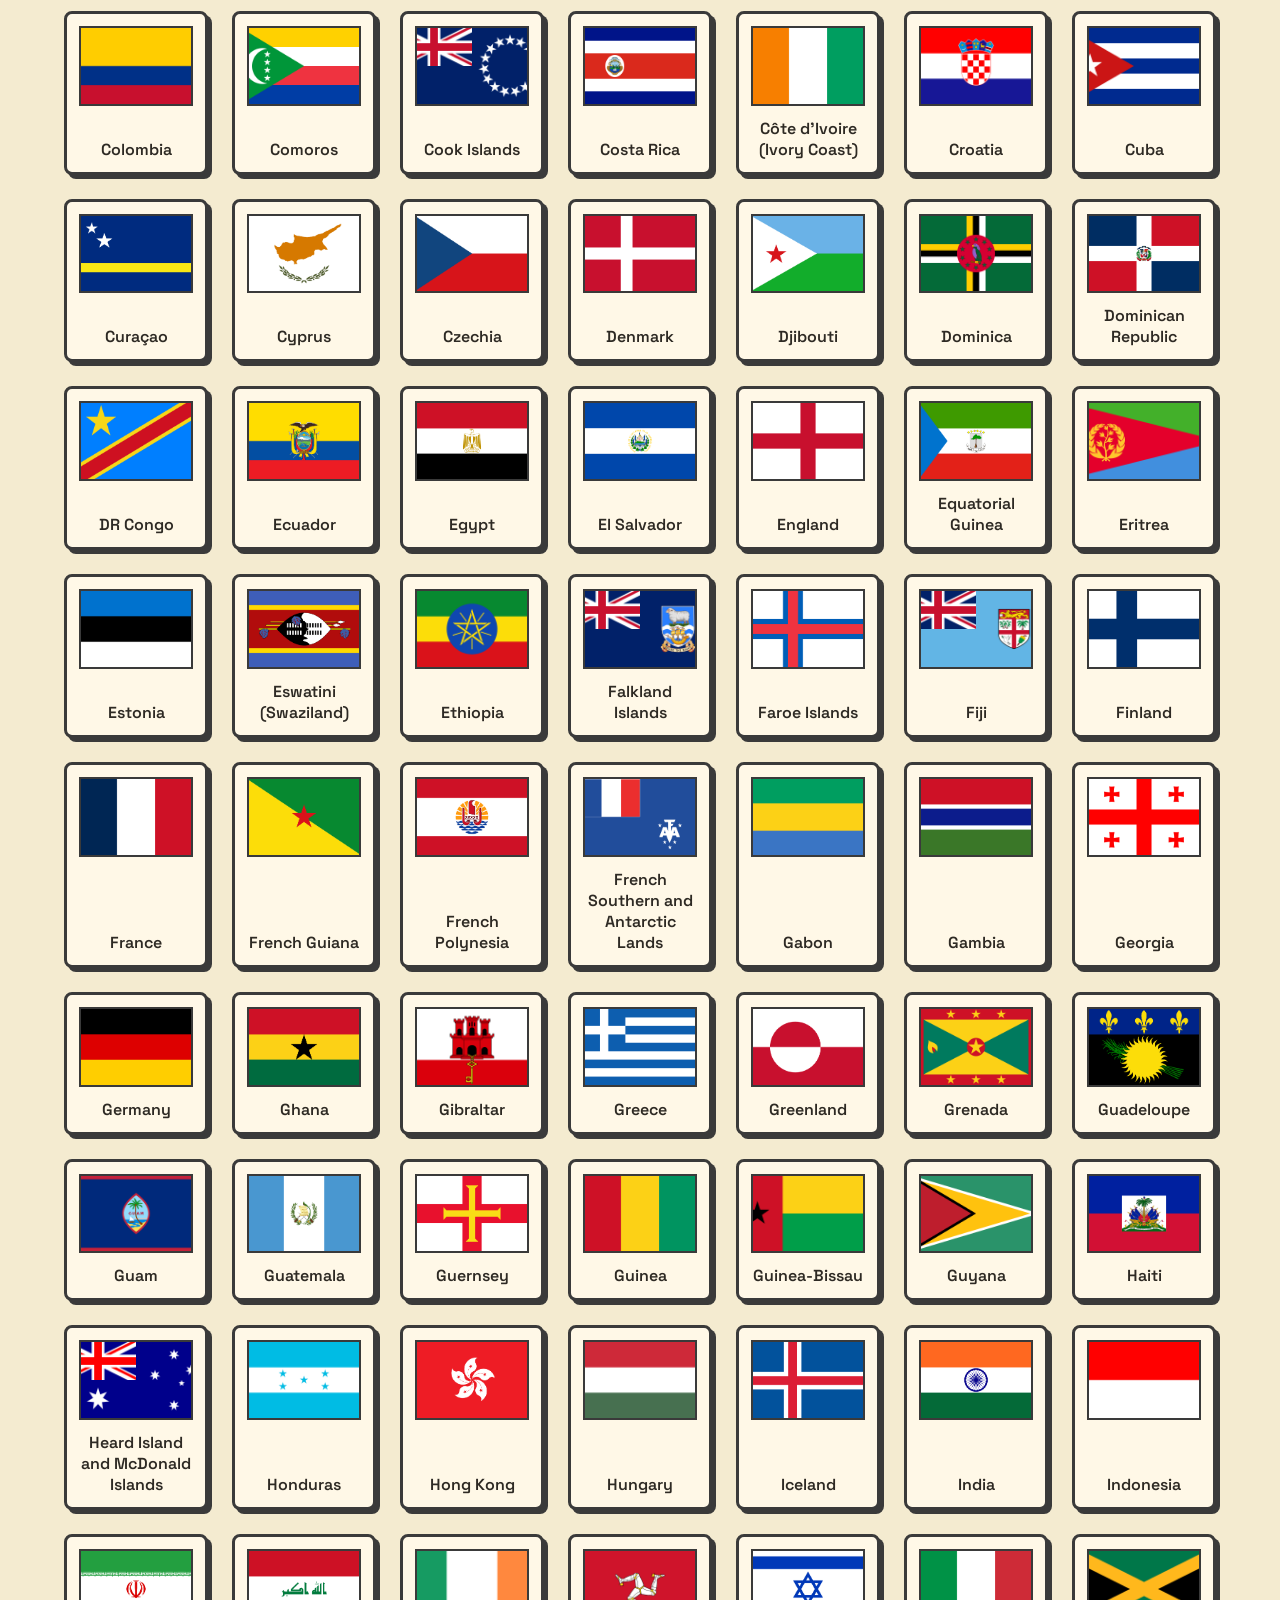
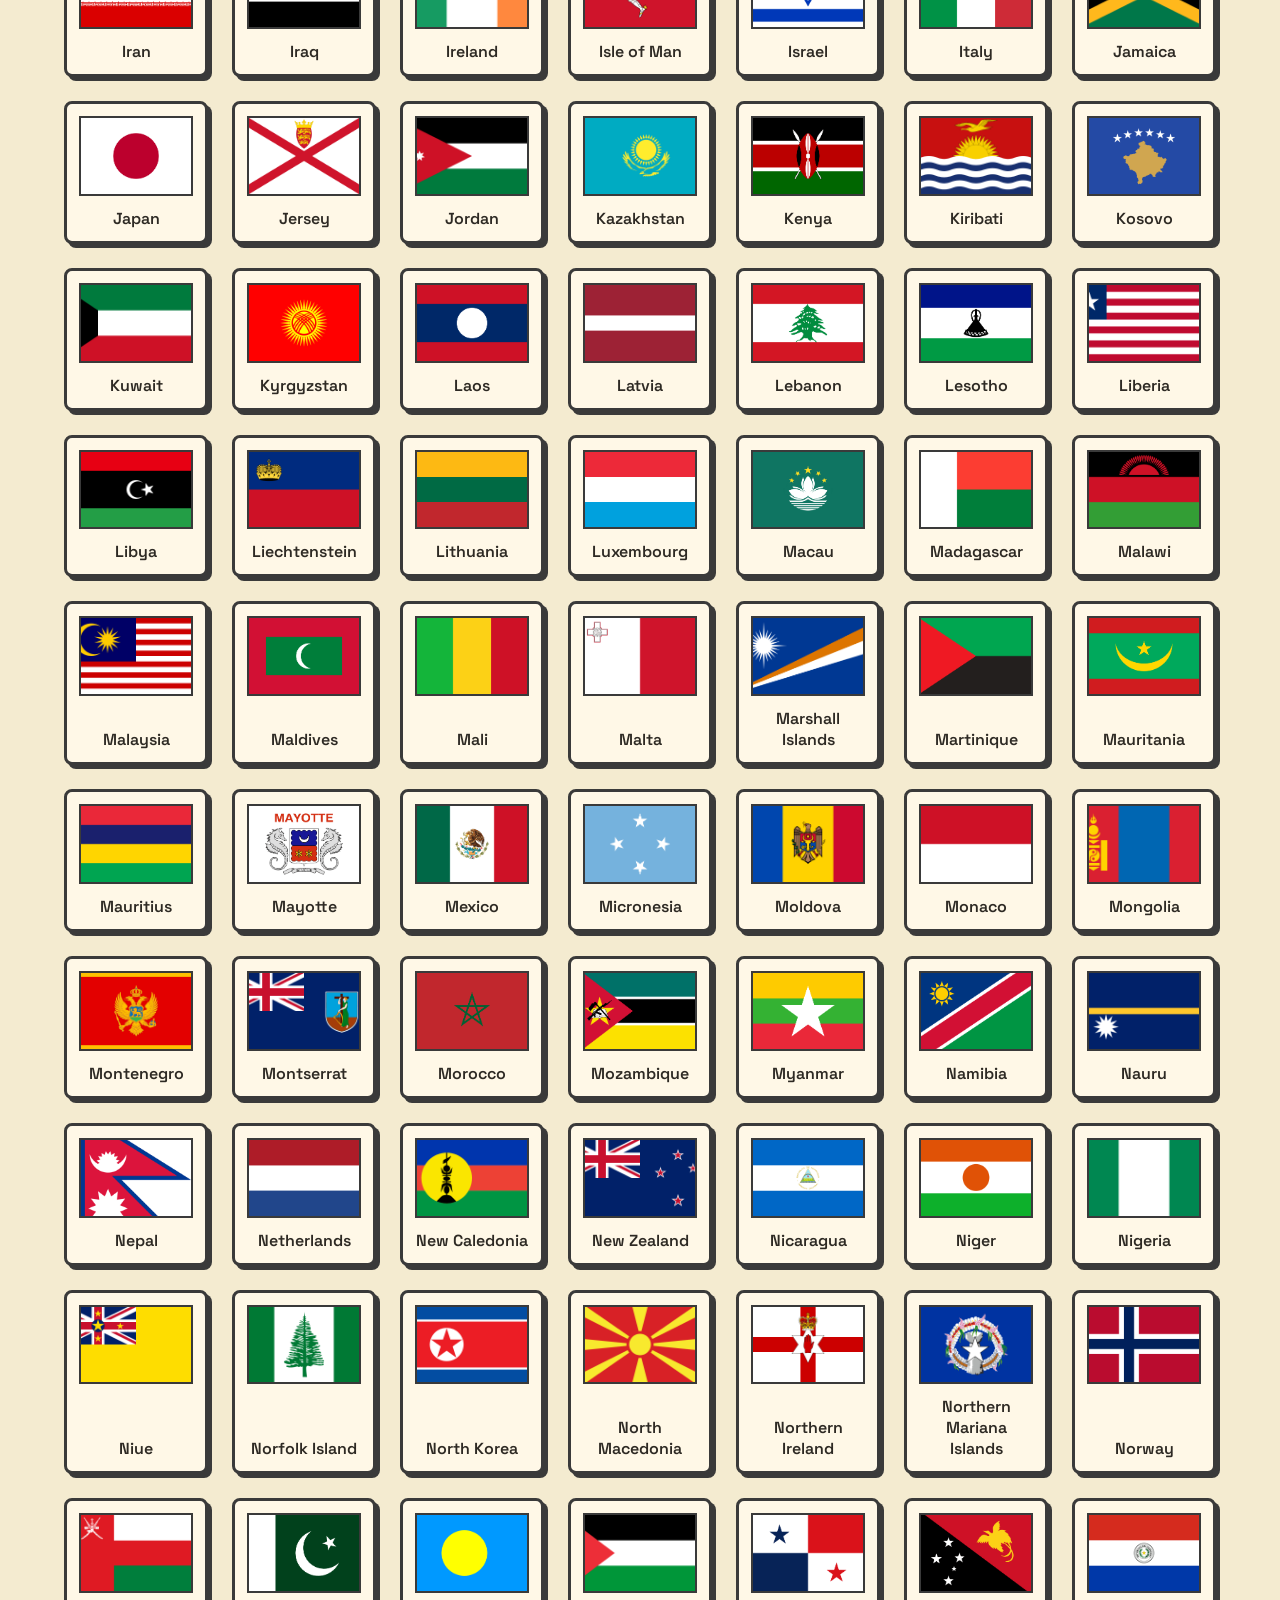
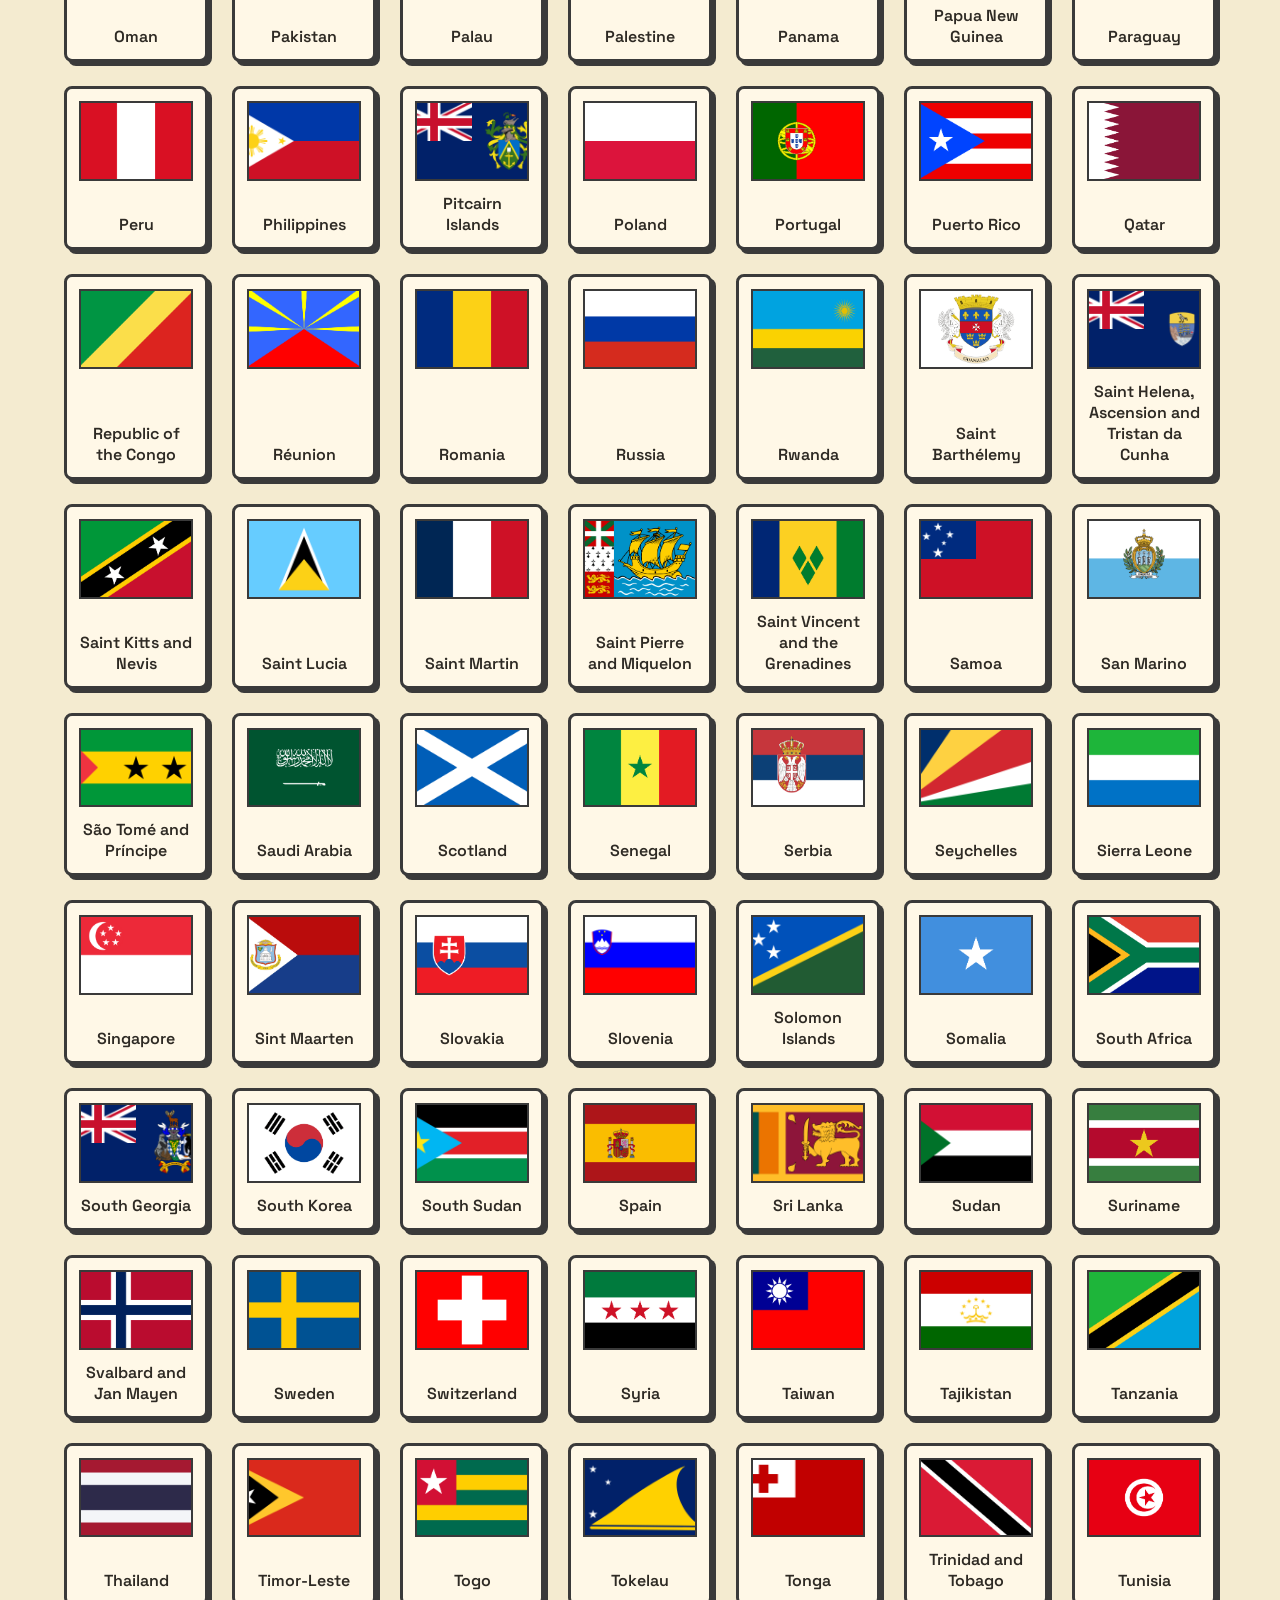
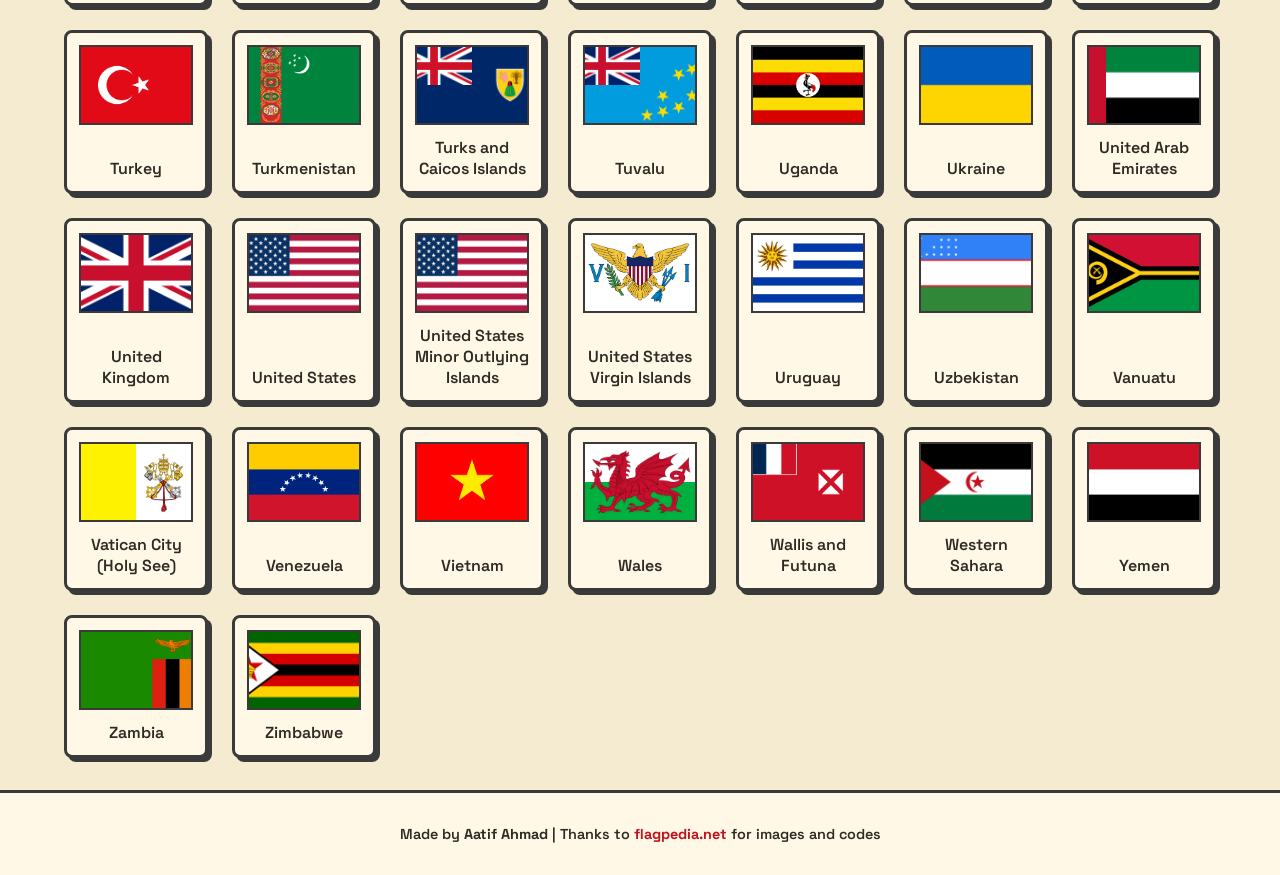
==== commit 67351582: "add header toggle" ====
--- a/index.html
+++ b/index.html
@@ -10,14 +10,17 @@
 </head>
 
 <body>
-    <header>
-        <div class="container">
+    <header id="main-header">
+        <div class="container header-content">
             <h1 class="logo">Flaggi</h1>
             <nav>
                 <a href="index.html" class="active">All Flags</a>
                 <a href="game.html">Guessing Game</a>
             </nav>
         </div>
+        <button id="header-toggle" class="header-toggle-btn" aria-label="Toggle Header">
+            <span class="toggle-icon">▲</span>
+        </button>
     </header>
 
     <main class="container">
--- a/styles.css
+++ b/styles.css
@@ -35,12 +35,77 @@
     flex: 1;
 }
 
+main.container {
+    padding-top: 3.5rem;
+    /* Add enough space below the header toggle */
+}
+
 /* --- Header & Nav --- */
 header {
-    padding: 0.25rem 0 0.5rem 0;
     text-align: center;
     border-bottom: 3px solid var(--border-color);
     background-color: var(--card-bg);
+    position: relative;
+    z-index: 100;
+}
+
+.header-content {
+    padding-top: 0.25rem;
+    padding-bottom: 1.5rem;
+    /* Increased padding for more space below nav on desktop */
+    transition: max-height 0.4s ease, padding 0.4s ease, opacity 0.3s ease;
+    max-height: 500px;
+    overflow: hidden;
+}
+
+header.collapsed .header-content {
+    max-height: 0;
+    padding-top: 0;
+    padding-bottom: 0;
+    opacity: 0;
+}
+
+.header-toggle-btn {
+    position: absolute;
+    bottom: -28px;
+    left: 50%;
+    transform: translateX(-50%);
+    background-color: var(--card-bg);
+    border: 3px solid var(--border-color);
+    border-top: none;
+    border-radius: 0 0 12px 12px;
+    width: 60px;
+    height: 25px;
+    display: flex;
+    justify-content: center;
+    align-items: center;
+    cursor: pointer;
+    font-size: 0.9rem;
+    color: var(--text-primary);
+    box-shadow: 4px 4px 0px var(--border-color), 4px 0px 0px var(--border-color);
+    /* Added extra shadow to fill top-right gap */
+    z-index: 10;
+    transition: background-color 0.2s ease, transform 0.1s ease, box-shadow 0.1s ease;
+    padding: 0;
+}
+
+.header-toggle-btn:hover {
+    background-color: var(--bg-color);
+}
+
+.header-toggle-btn:active {
+    box-shadow: 2px 2px 0px var(--border-color);
+    transform: translateX(-50%) translateY(2px);
+}
+
+.toggle-icon {
+    transition: transform 0.3s ease;
+    line-height: 1;
+    display: inline-block;
+}
+
+header.collapsed .toggle-icon {
+    transform: rotate(180deg);
 }
 
 h1.logo {
@@ -290,10 +355,11 @@
     margin-top: 1.5rem;
     font-size: 1.5rem;
     font-weight: 700;
-    min-height: 2.5rem;
+    min-height: 4rem;
     display: flex;
     align-items: center;
     justify-content: center;
+    text-align: center;
 }
 
 .feedback.success {
@@ -391,6 +457,11 @@
         padding: 1rem;
     }
 
+    .header-content {
+        padding-bottom: 1.5rem;
+        /* Match consistent spacing from desktop below nav */
+    }
+
     /* Page 1: Flag Grid */
     .filter-controls {
         flex-direction: column;
@@ -477,7 +548,7 @@
 
     .feedback {
         font-size: 1.2rem;
-        min-height: 2rem;
+        min-height: 4.5rem;
     }
 
     /* Footer */
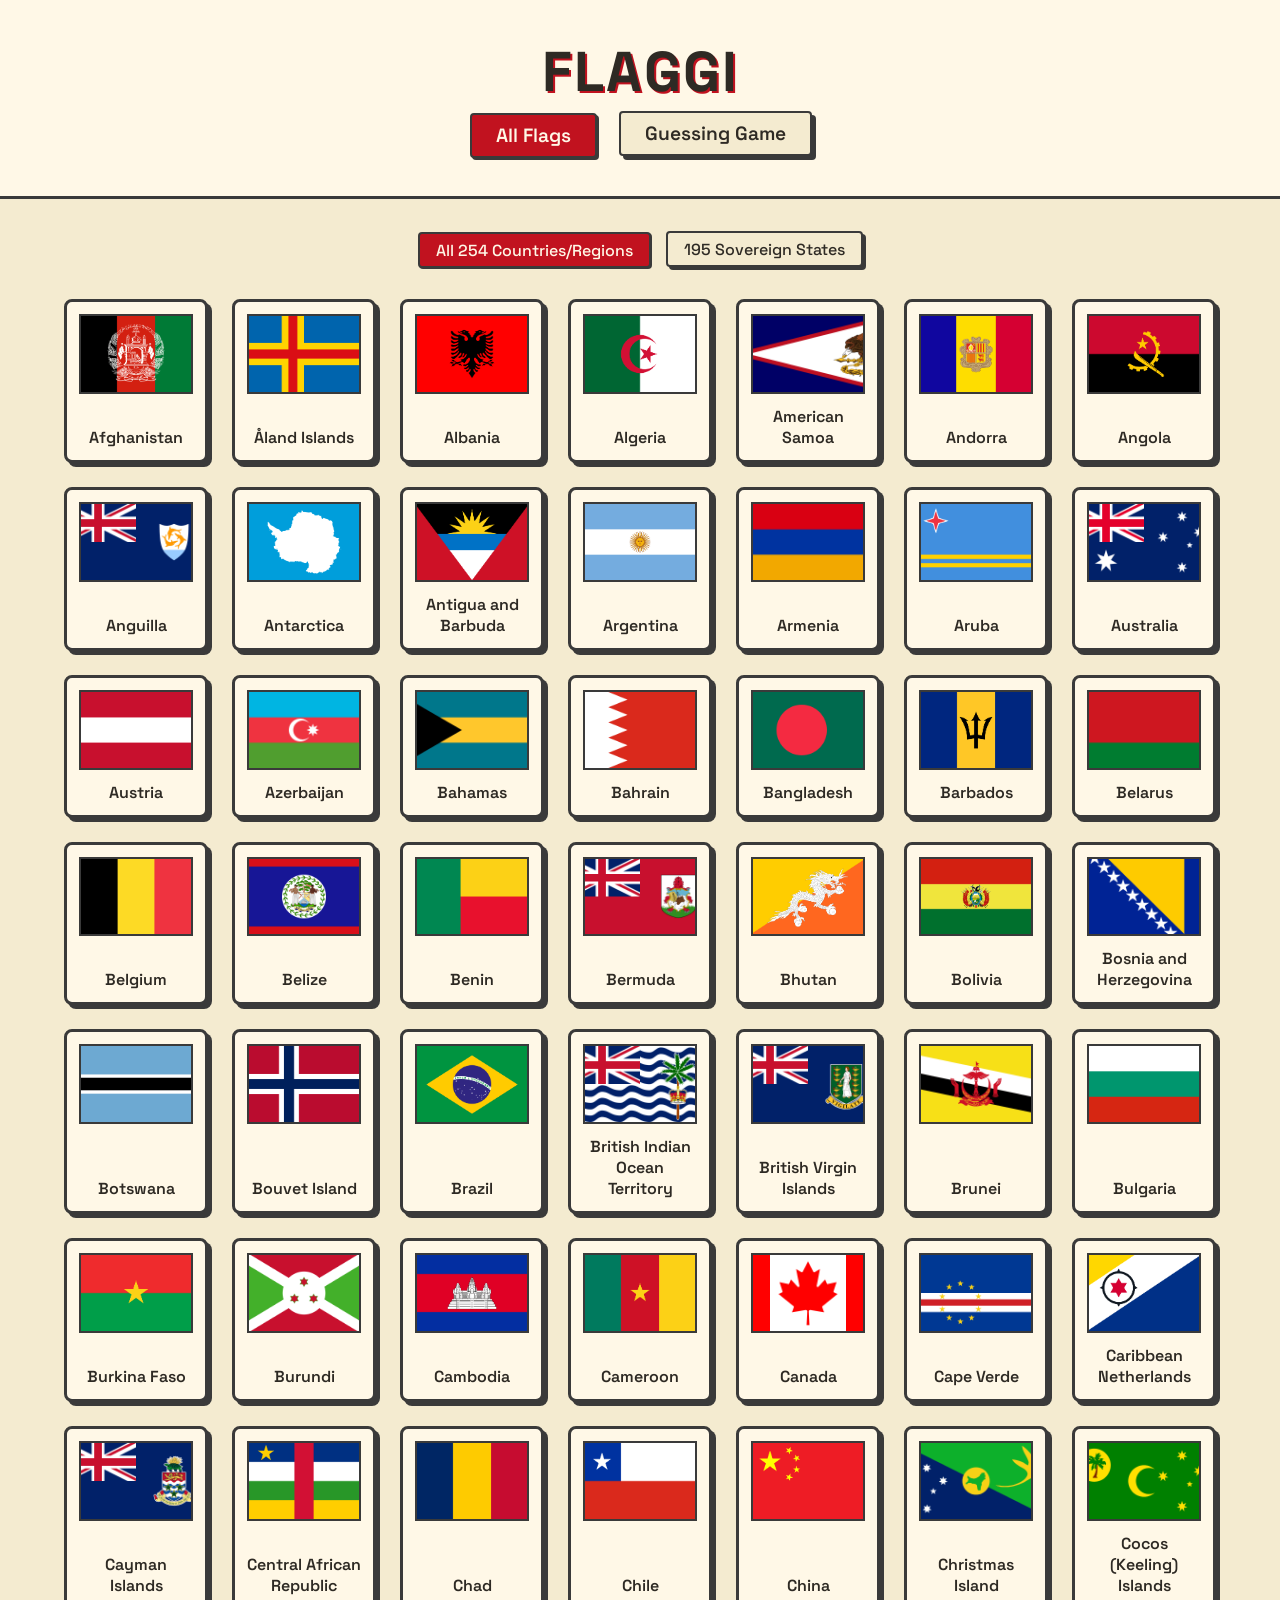
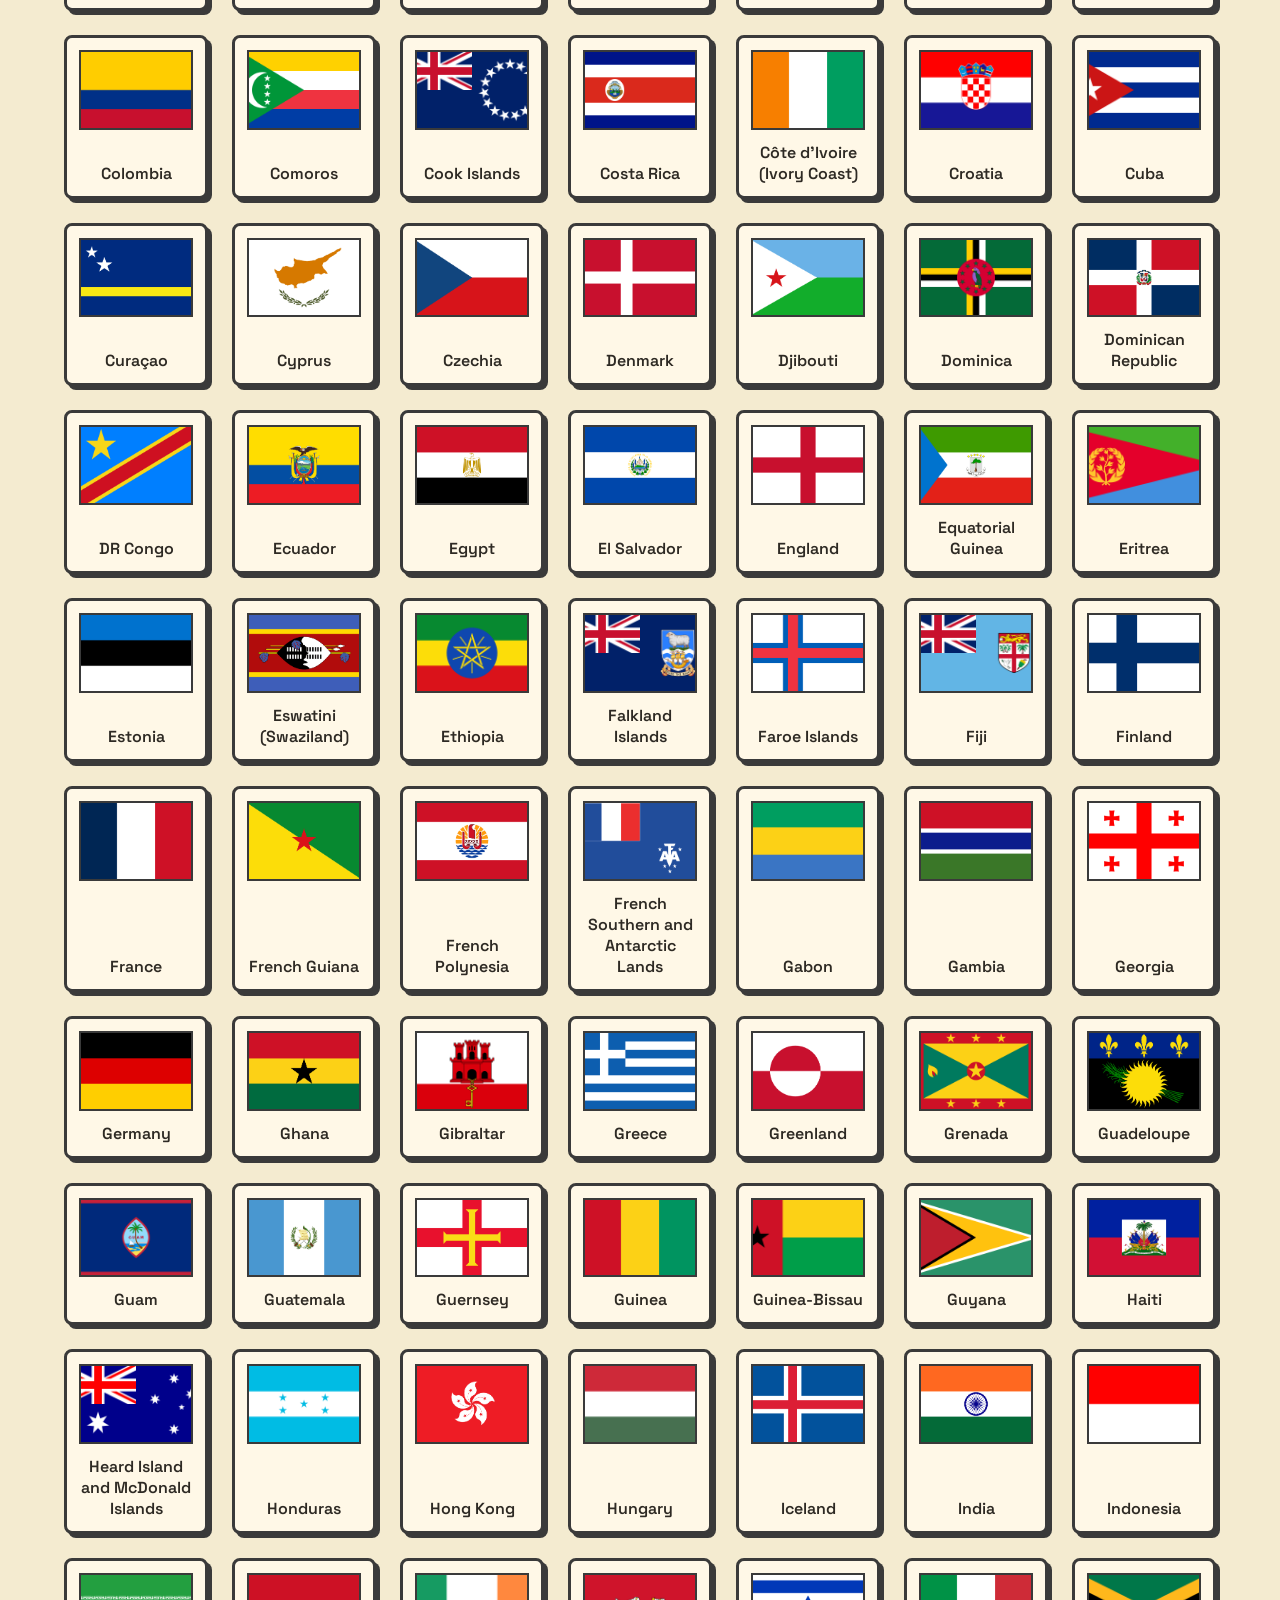
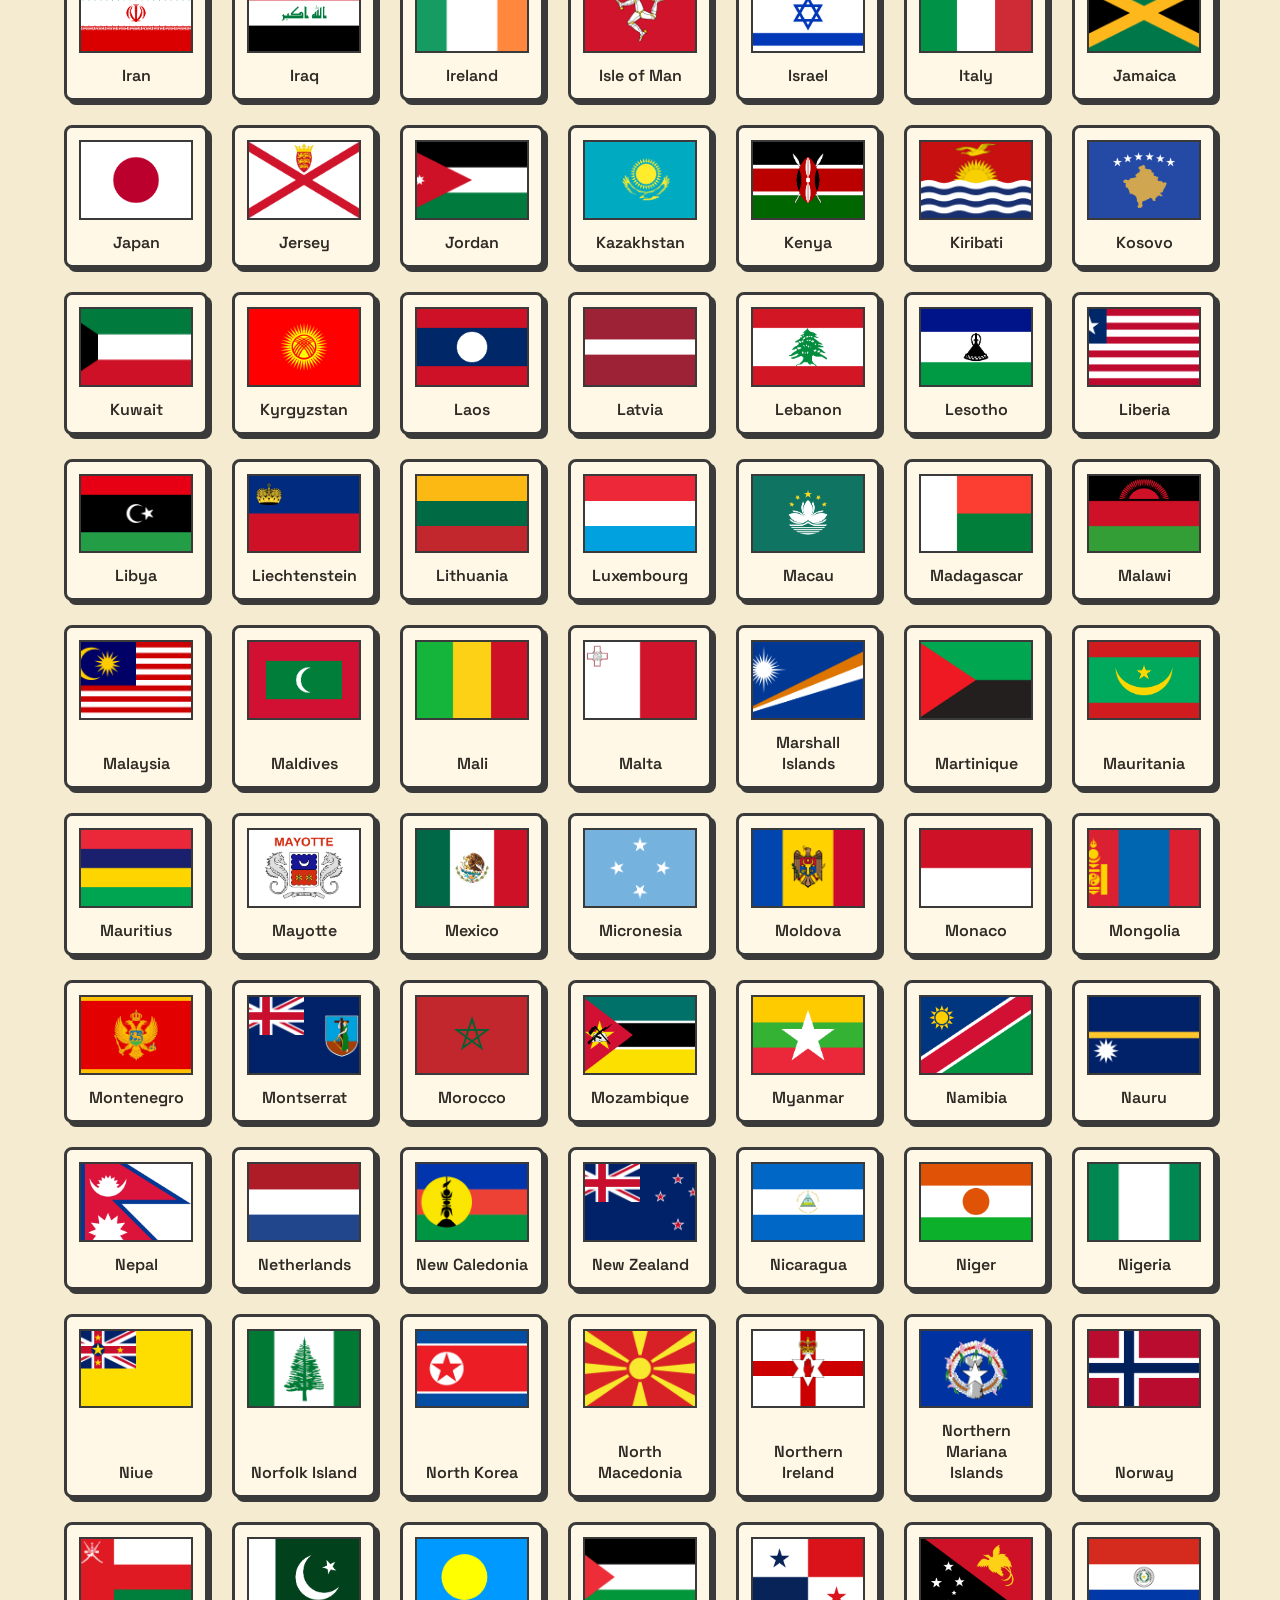
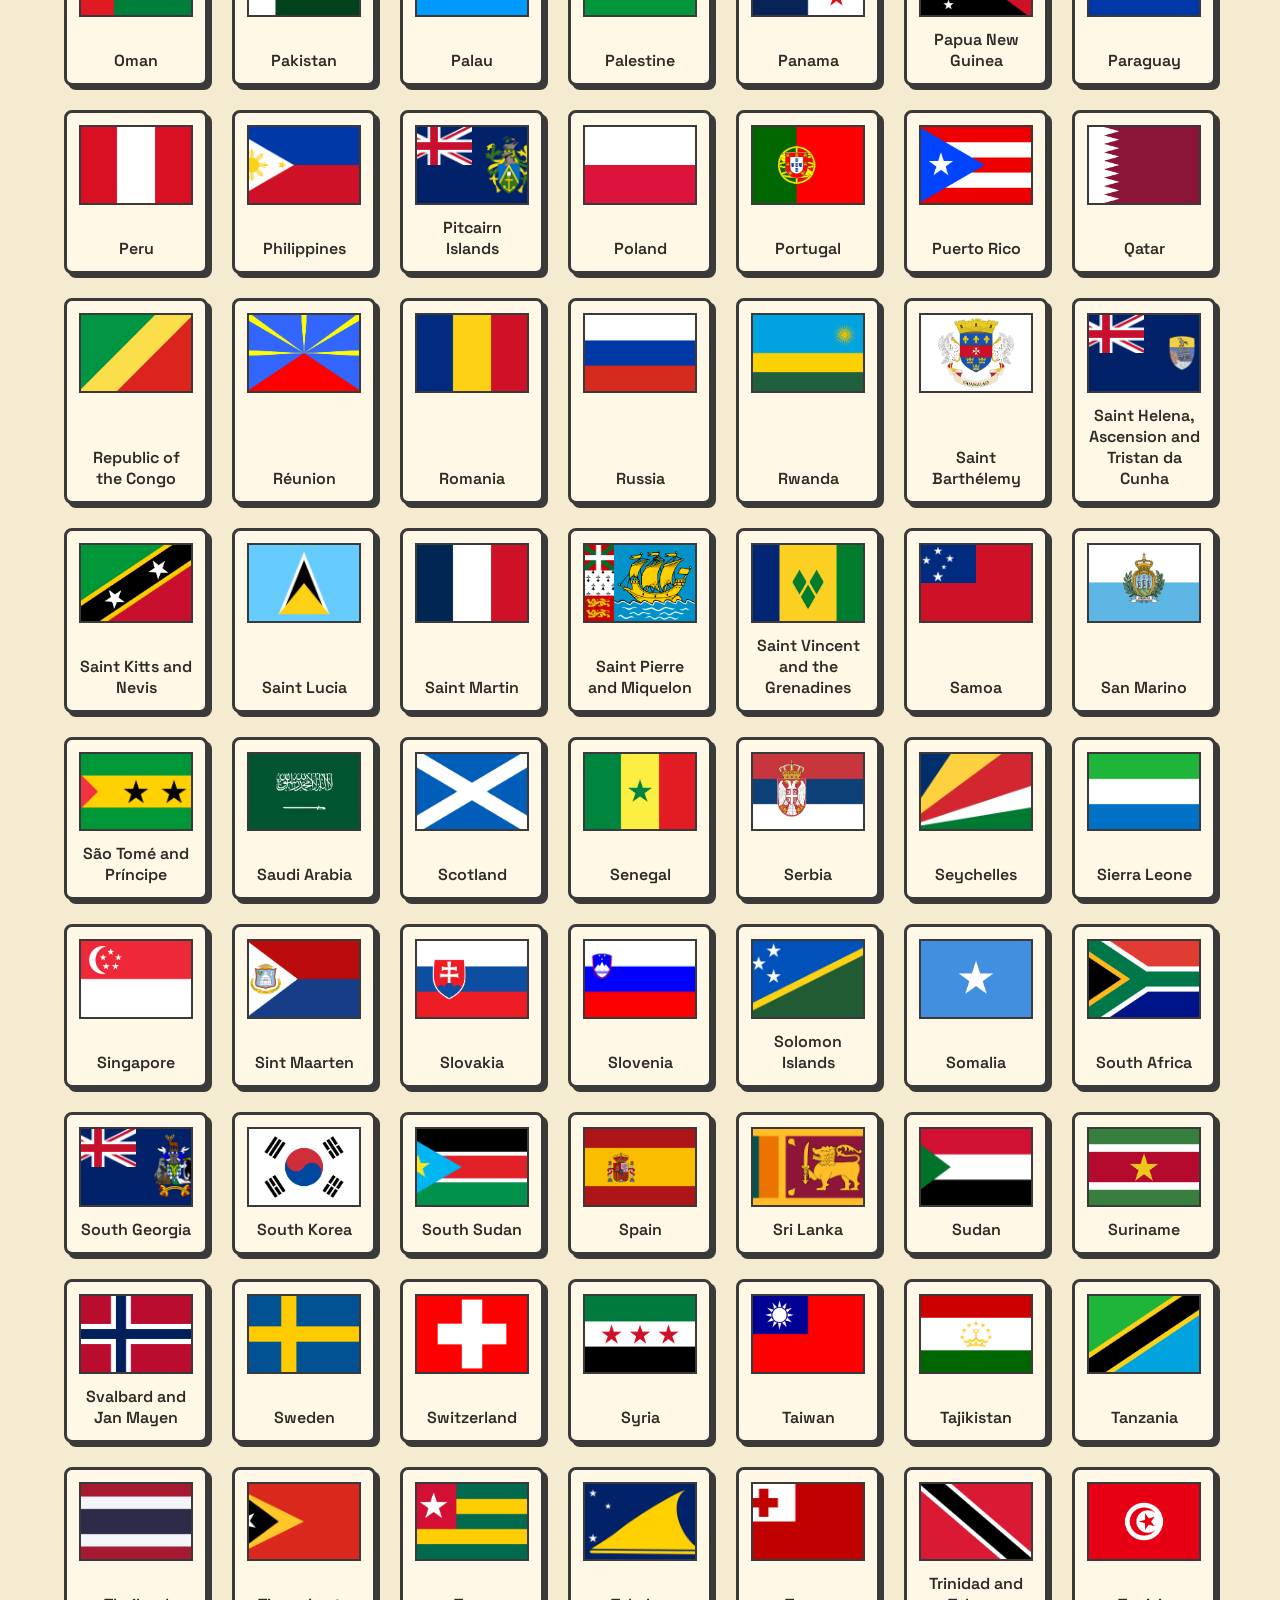
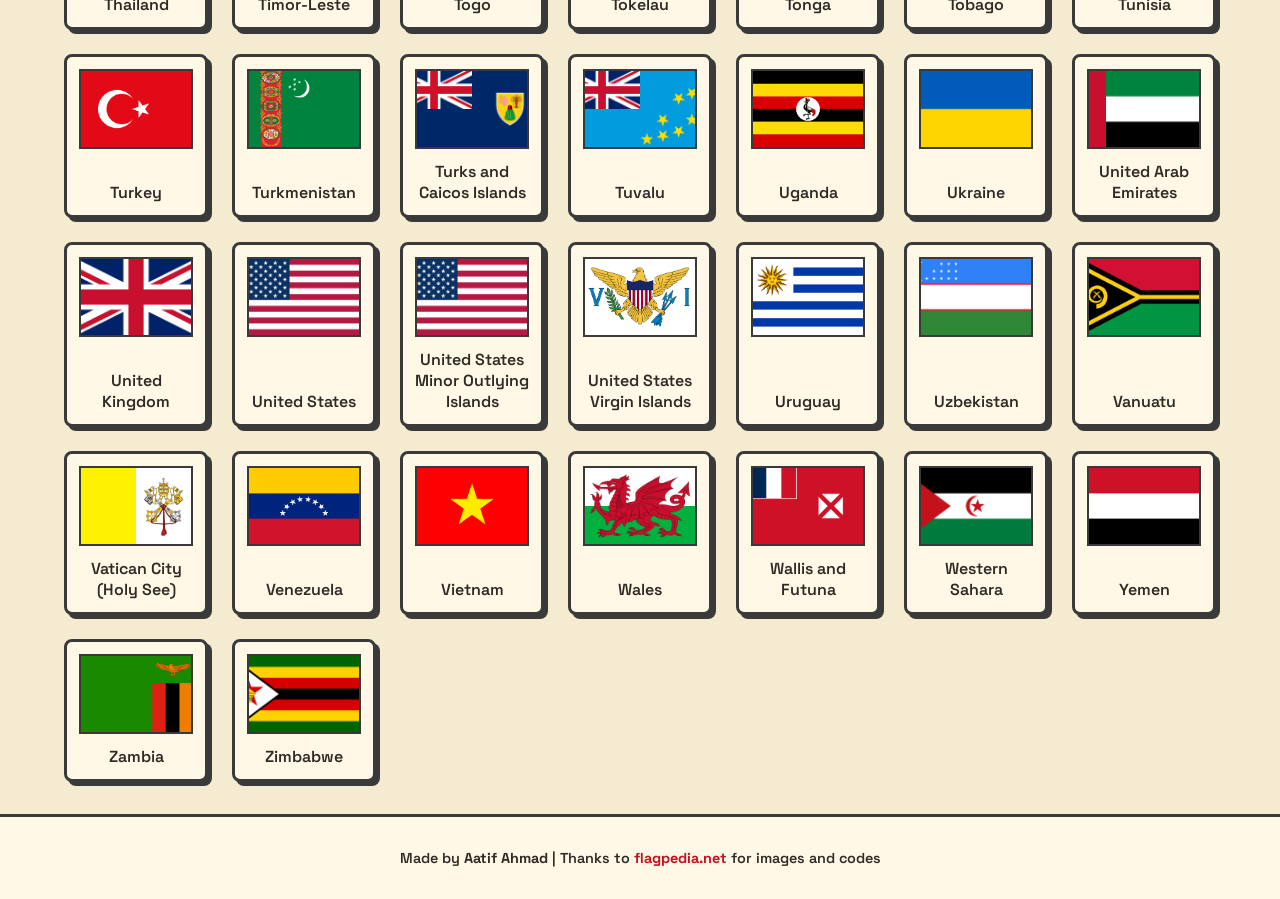
==== commit 4675e75f: "revert toggle feat" ====
--- a/index.html
+++ b/index.html
@@ -10,17 +10,14 @@
 </head>
 
 <body>
-    <header id="main-header">
-        <div class="container header-content">
+    <header>
+        <div class="container">
             <h1 class="logo">Flaggi</h1>
             <nav>
                 <a href="index.html" class="active">All Flags</a>
                 <a href="game.html">Guessing Game</a>
             </nav>
         </div>
-        <button id="header-toggle" class="header-toggle-btn" aria-label="Toggle Header">
-            <span class="toggle-icon">▲</span>
-        </button>
     </header>
 
     <main class="container">
--- a/styles.css
+++ b/styles.css
@@ -35,77 +35,12 @@
     flex: 1;
 }
 
-main.container {
-    padding-top: 3.5rem;
-    /* Add enough space below the header toggle */
-}
-
 /* --- Header & Nav --- */
 header {
+    padding: 0.25rem 0 0.5rem 0;
     text-align: center;
     border-bottom: 3px solid var(--border-color);
     background-color: var(--card-bg);
-    position: relative;
-    z-index: 100;
-}
-
-.header-content {
-    padding-top: 0.25rem;
-    padding-bottom: 1.5rem;
-    /* Increased padding for more space below nav on desktop */
-    transition: max-height 0.4s ease, padding 0.4s ease, opacity 0.3s ease;
-    max-height: 500px;
-    overflow: hidden;
-}
-
-header.collapsed .header-content {
-    max-height: 0;
-    padding-top: 0;
-    padding-bottom: 0;
-    opacity: 0;
-}
-
-.header-toggle-btn {
-    position: absolute;
-    bottom: -28px;
-    left: 50%;
-    transform: translateX(-50%);
-    background-color: var(--card-bg);
-    border: 3px solid var(--border-color);
-    border-top: none;
-    border-radius: 0 0 12px 12px;
-    width: 60px;
-    height: 25px;
-    display: flex;
-    justify-content: center;
-    align-items: center;
-    cursor: pointer;
-    font-size: 0.9rem;
-    color: var(--text-primary);
-    box-shadow: 4px 4px 0px var(--border-color), 4px 0px 0px var(--border-color);
-    /* Added extra shadow to fill top-right gap */
-    z-index: 10;
-    transition: background-color 0.2s ease, transform 0.1s ease, box-shadow 0.1s ease;
-    padding: 0;
-}
-
-.header-toggle-btn:hover {
-    background-color: var(--bg-color);
-}
-
-.header-toggle-btn:active {
-    box-shadow: 2px 2px 0px var(--border-color);
-    transform: translateX(-50%) translateY(2px);
-}
-
-.toggle-icon {
-    transition: transform 0.3s ease;
-    line-height: 1;
-    display: inline-block;
-}
-
-header.collapsed .toggle-icon {
-    transform: rotate(180deg);
 }
 
 h1.logo {
@@ -355,11 +290,10 @@
     margin-top: 1.5rem;
     font-size: 1.5rem;
     font-weight: 700;
-    min-height: 4rem;
+    min-height: 2.5rem;
     display: flex;
     align-items: center;
     justify-content: center;
-    text-align: center;
 }
 
 .feedback.success {
@@ -457,11 +391,6 @@
         padding: 1rem;
     }
 
-    .header-content {
-        padding-bottom: 1.5rem;
-        /* Match consistent spacing from desktop below nav */
-    }
-
     /* Page 1: Flag Grid */
     .filter-controls {
         flex-direction: column;
@@ -548,7 +477,7 @@
 
     .feedback {
         font-size: 1.2rem;
-        min-height: 4.5rem;
+        min-height: 2rem;
     }
 
     /* Footer */
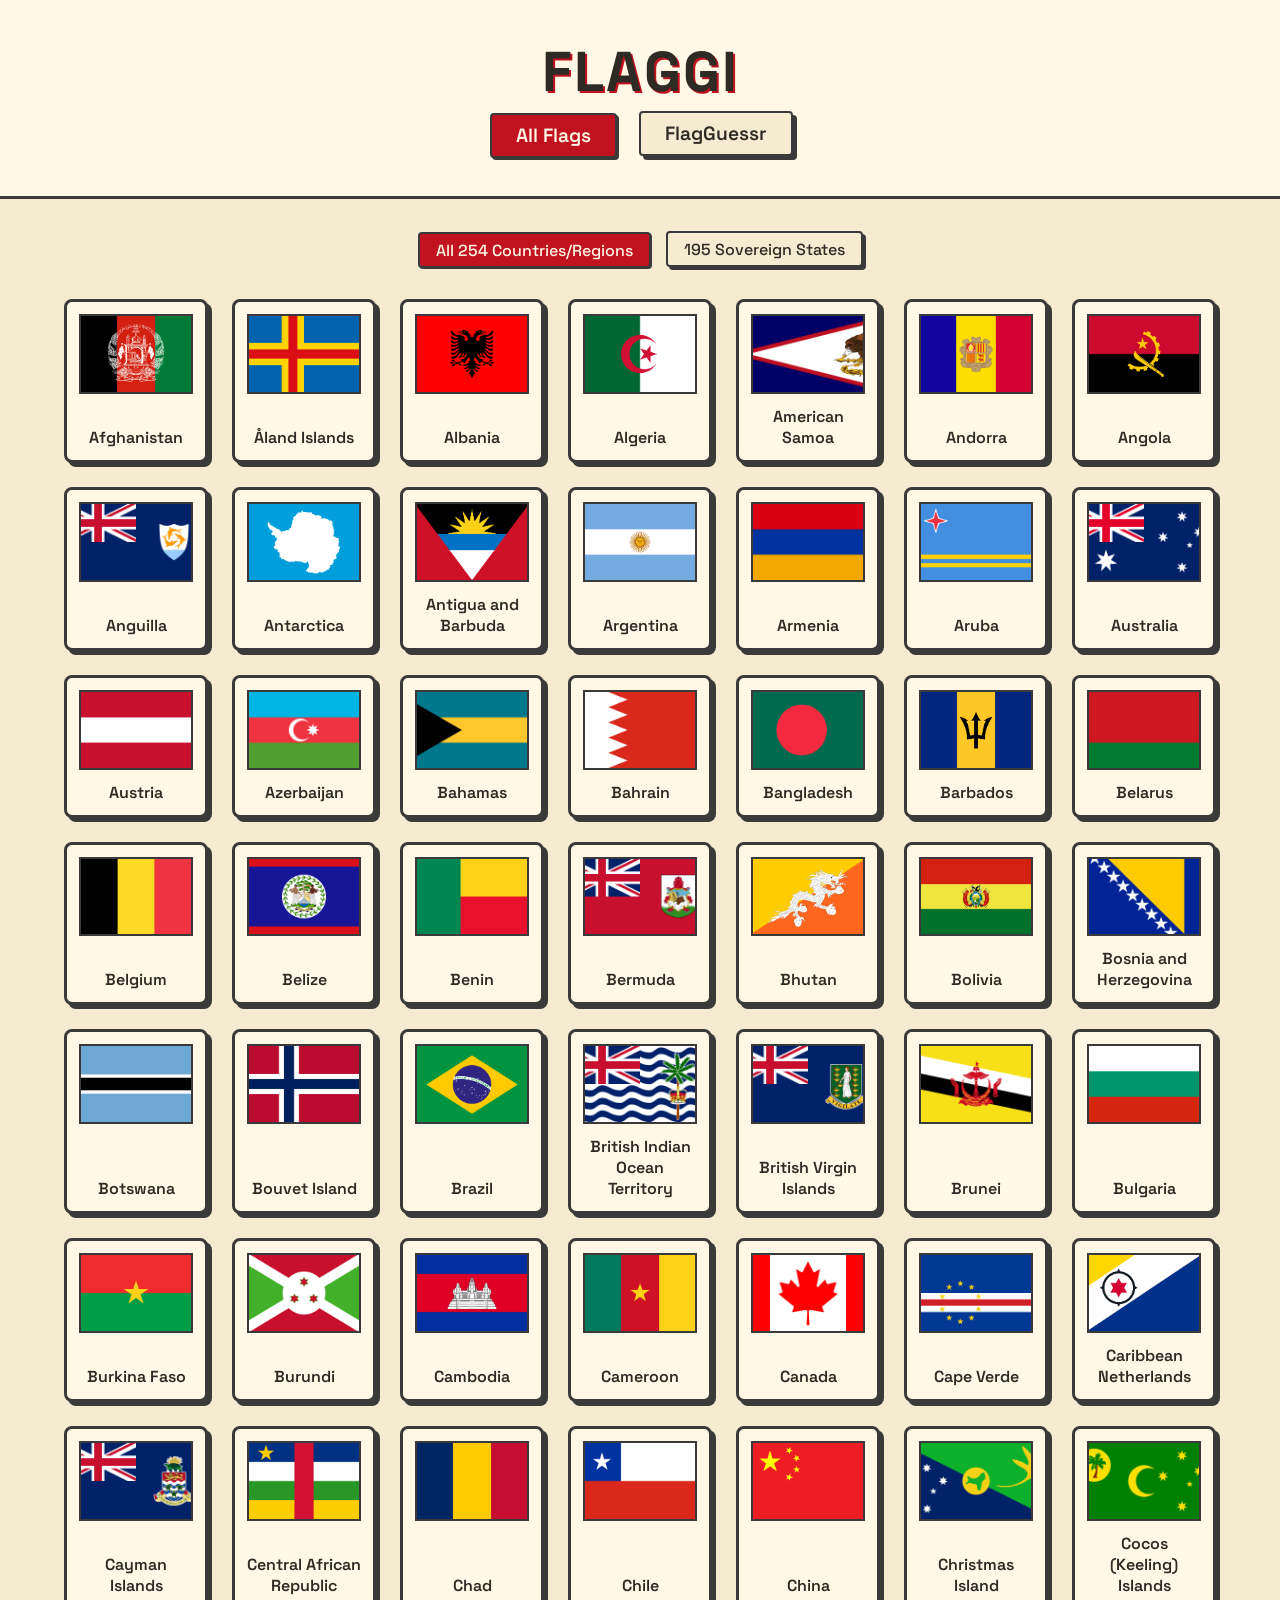
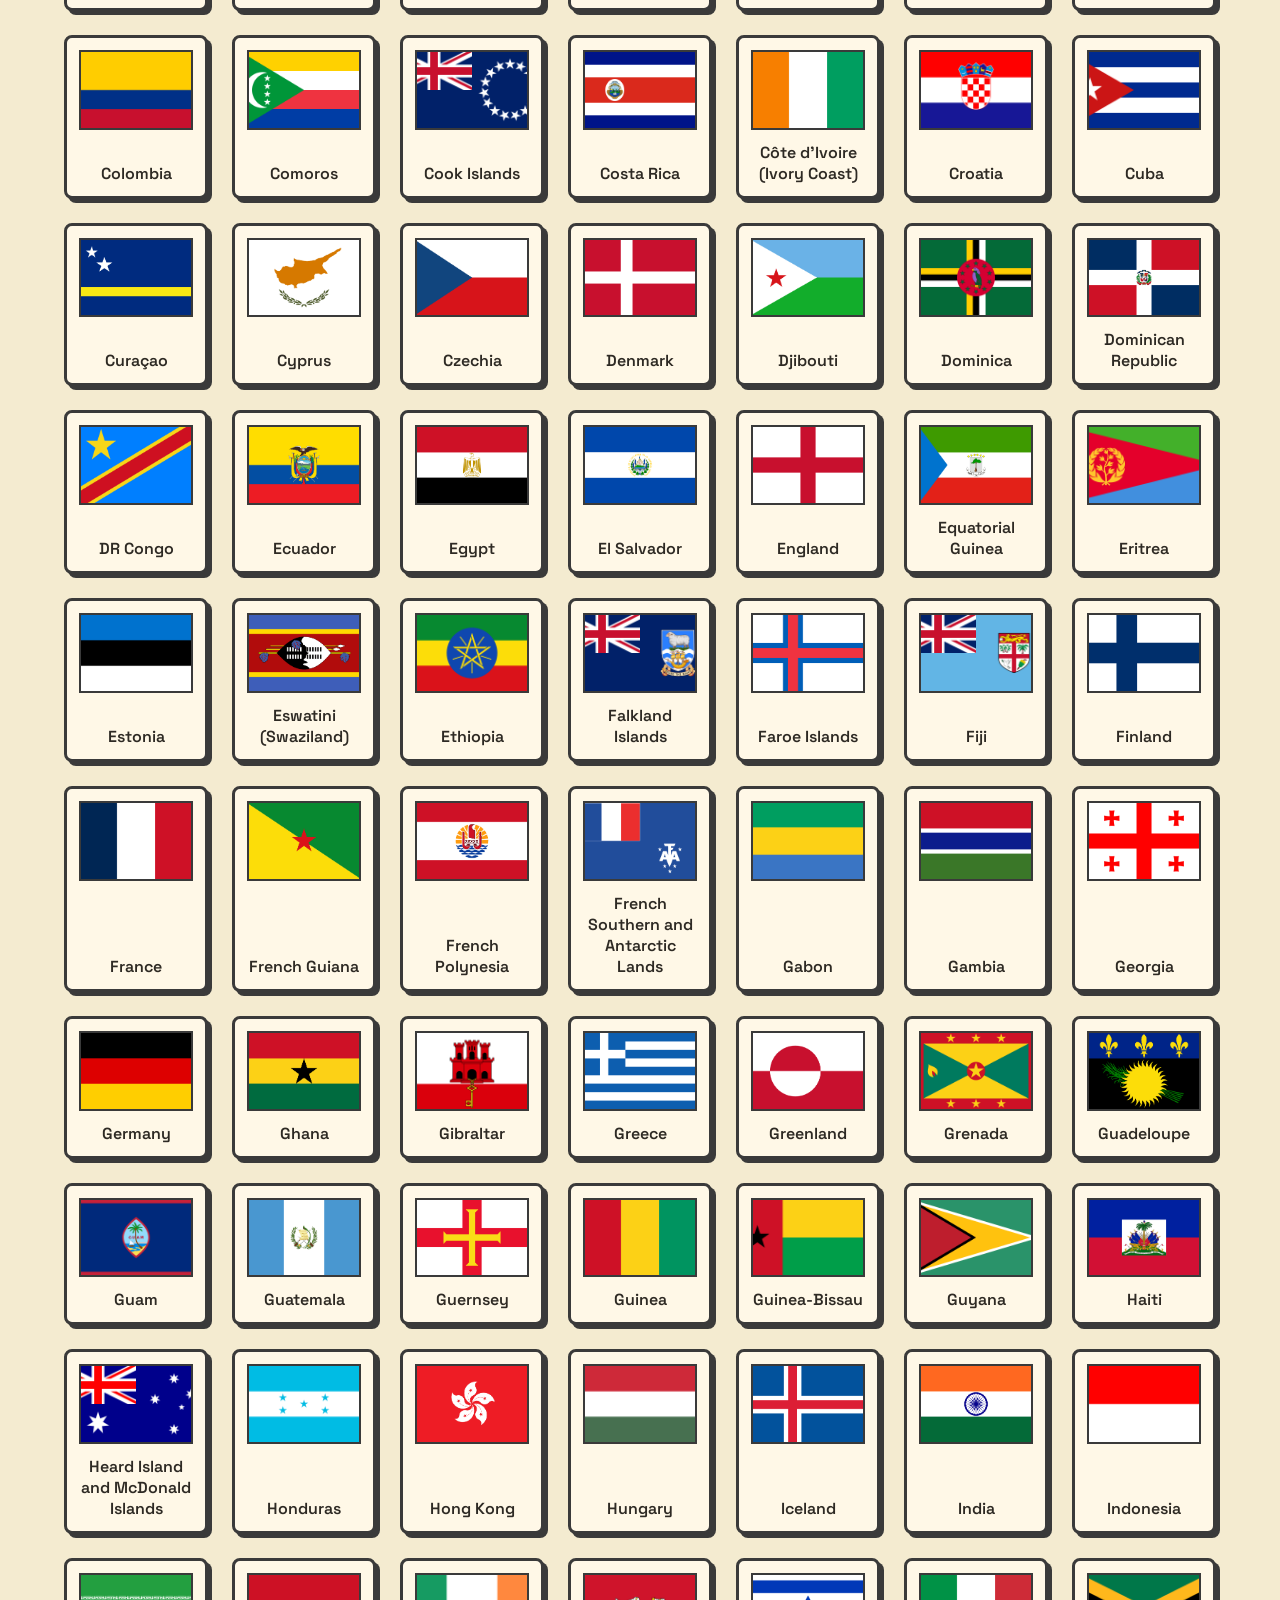
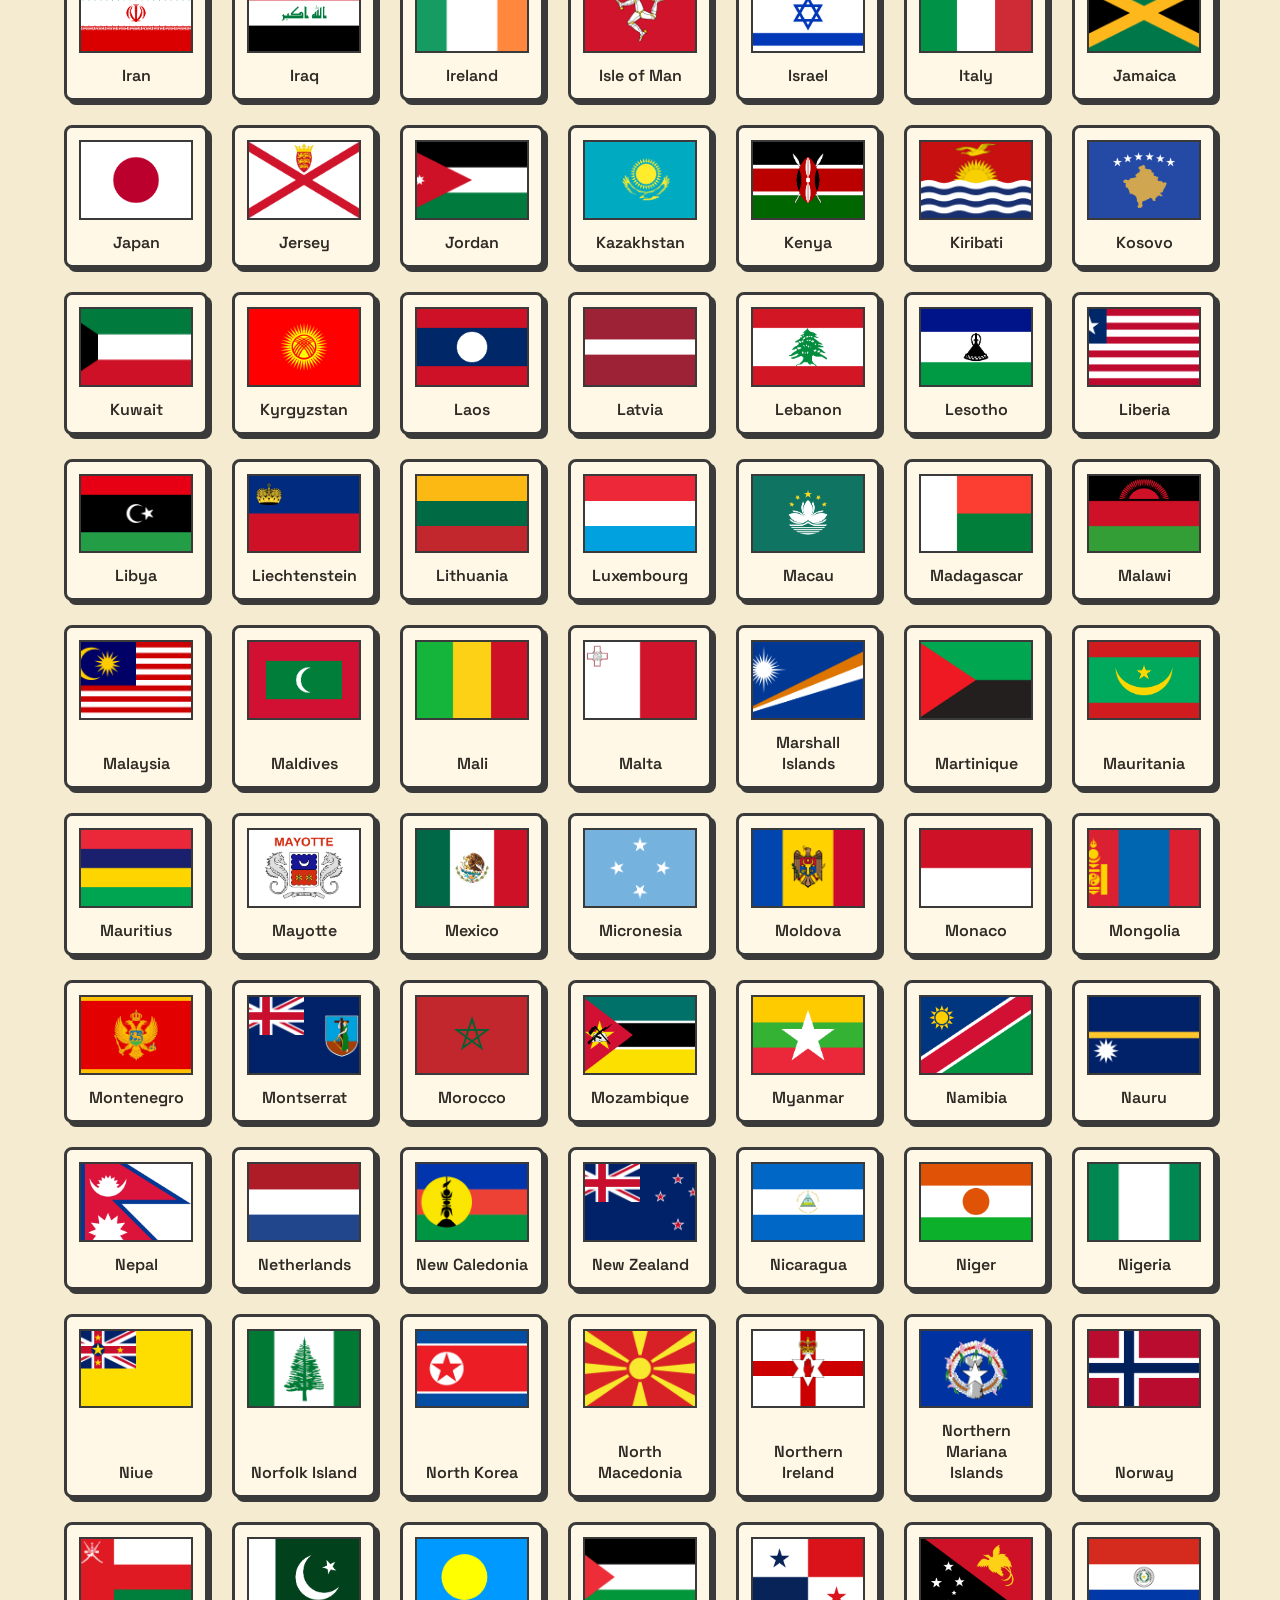
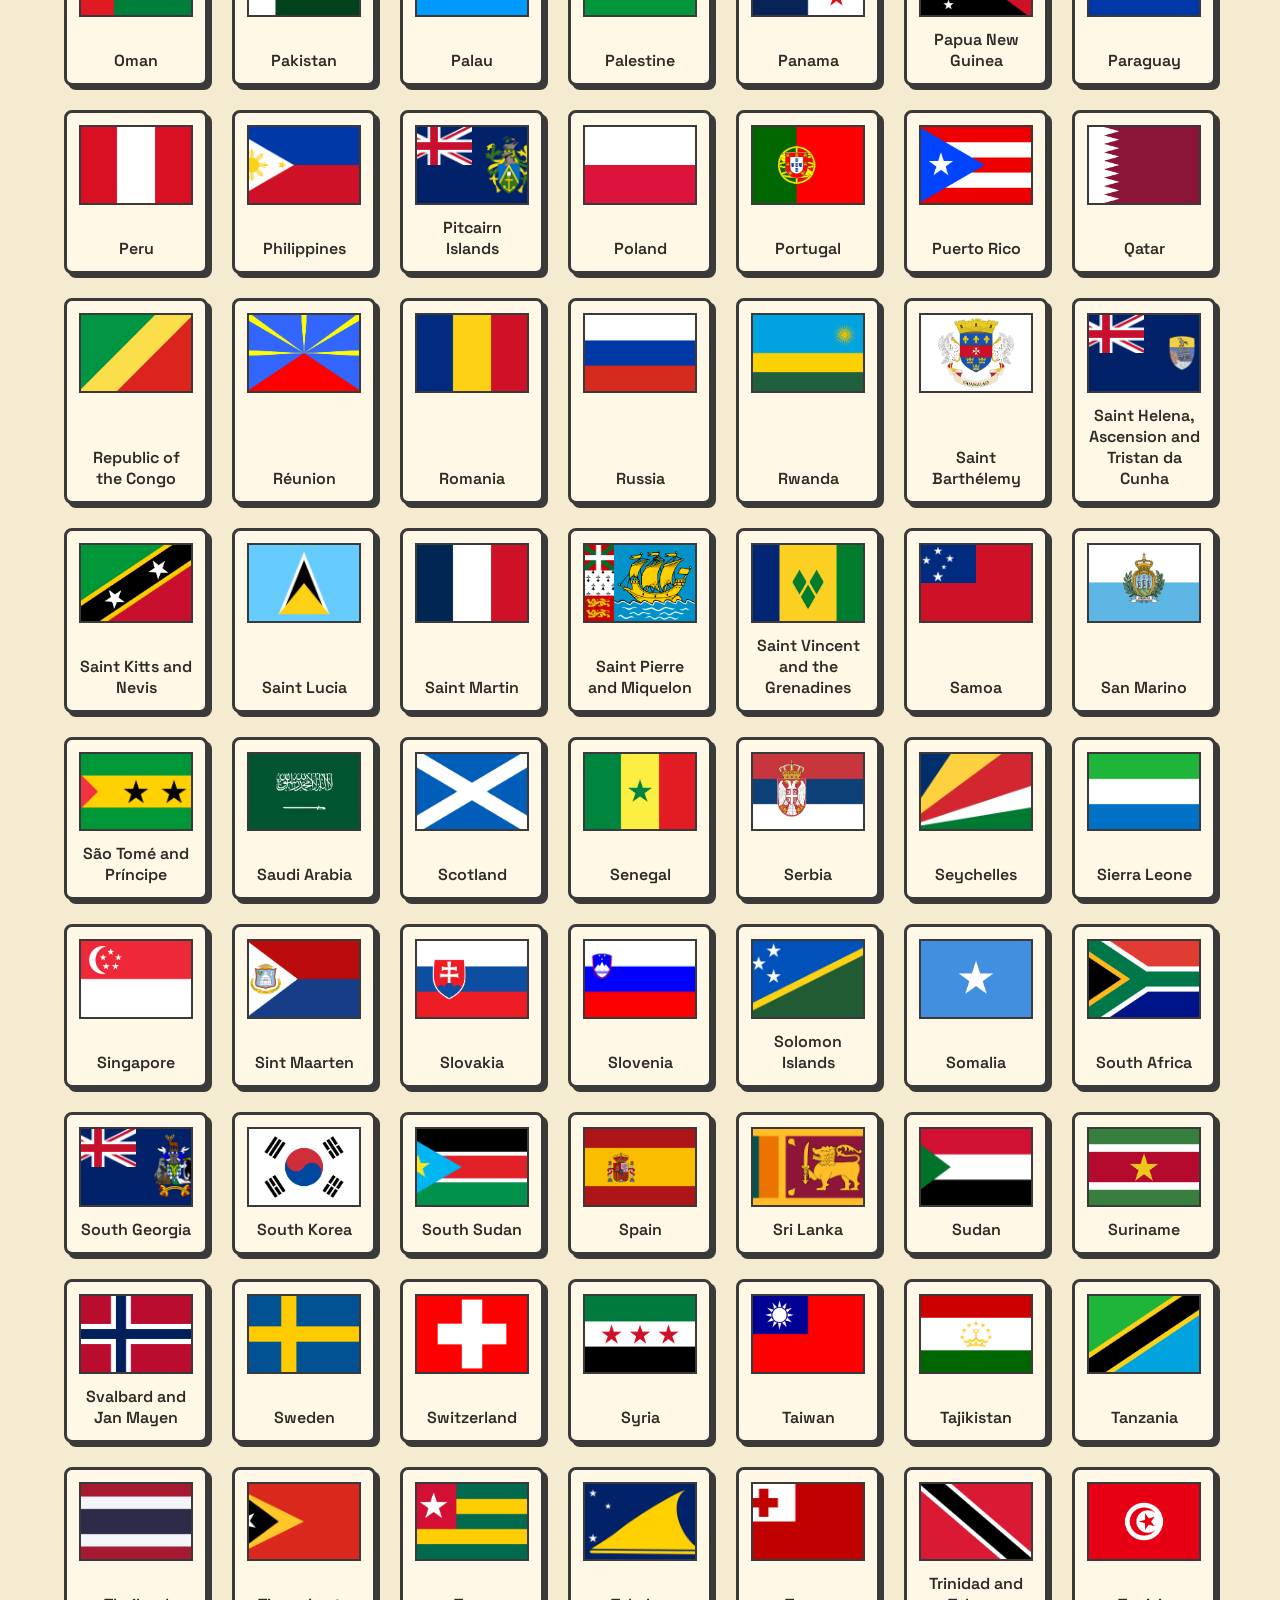
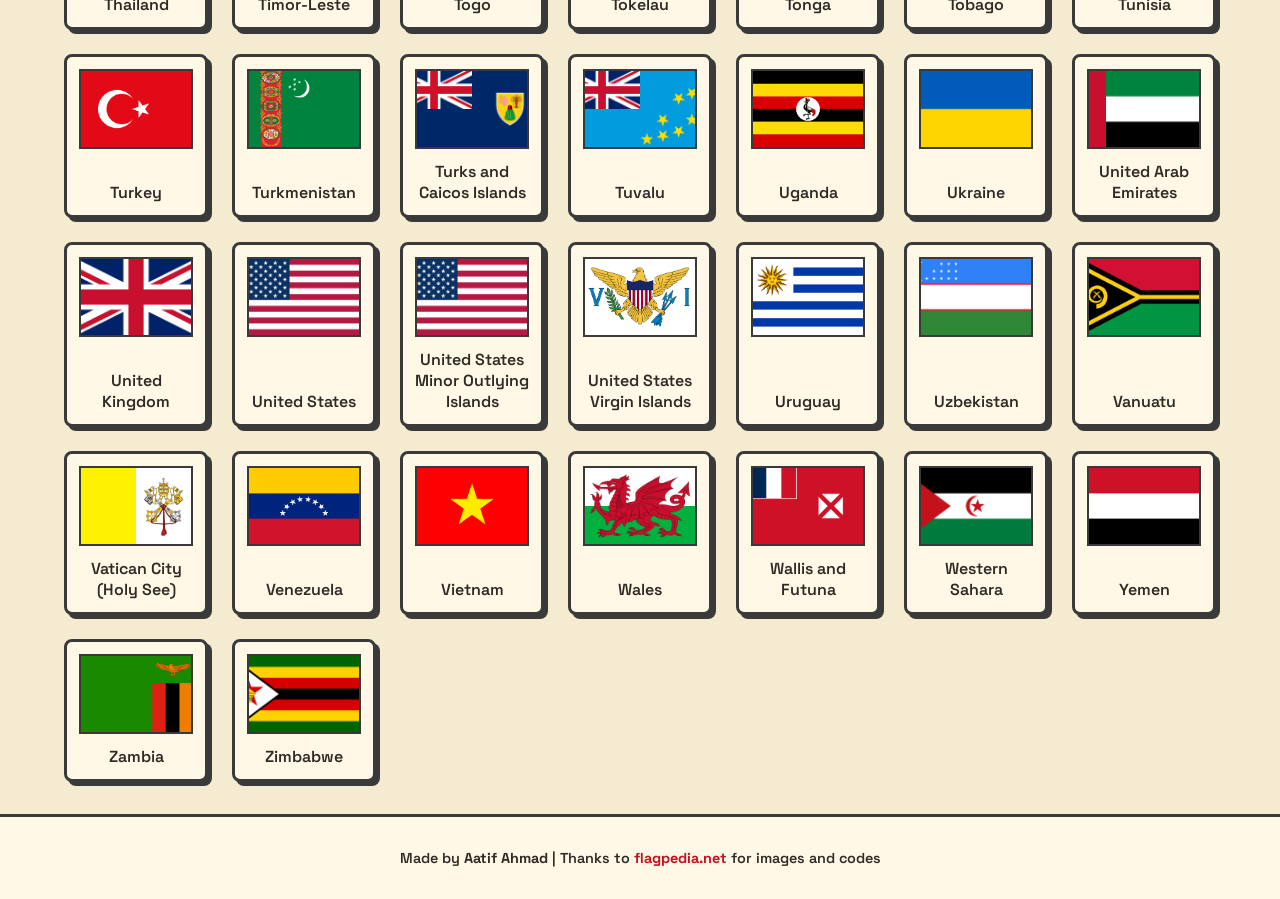
==== commit 93598783: "add streak feat" ====
--- a/index.html
+++ b/index.html
@@ -15,7 +15,7 @@
             <h1 class="logo">Flaggi</h1>
             <nav>
                 <a href="index.html" class="active">All Flags</a>
-                <a href="game.html">Guessing Game</a>
+                <a href="game.html">FlagGuessr</a>
             </nav>
         </div>
     </header>
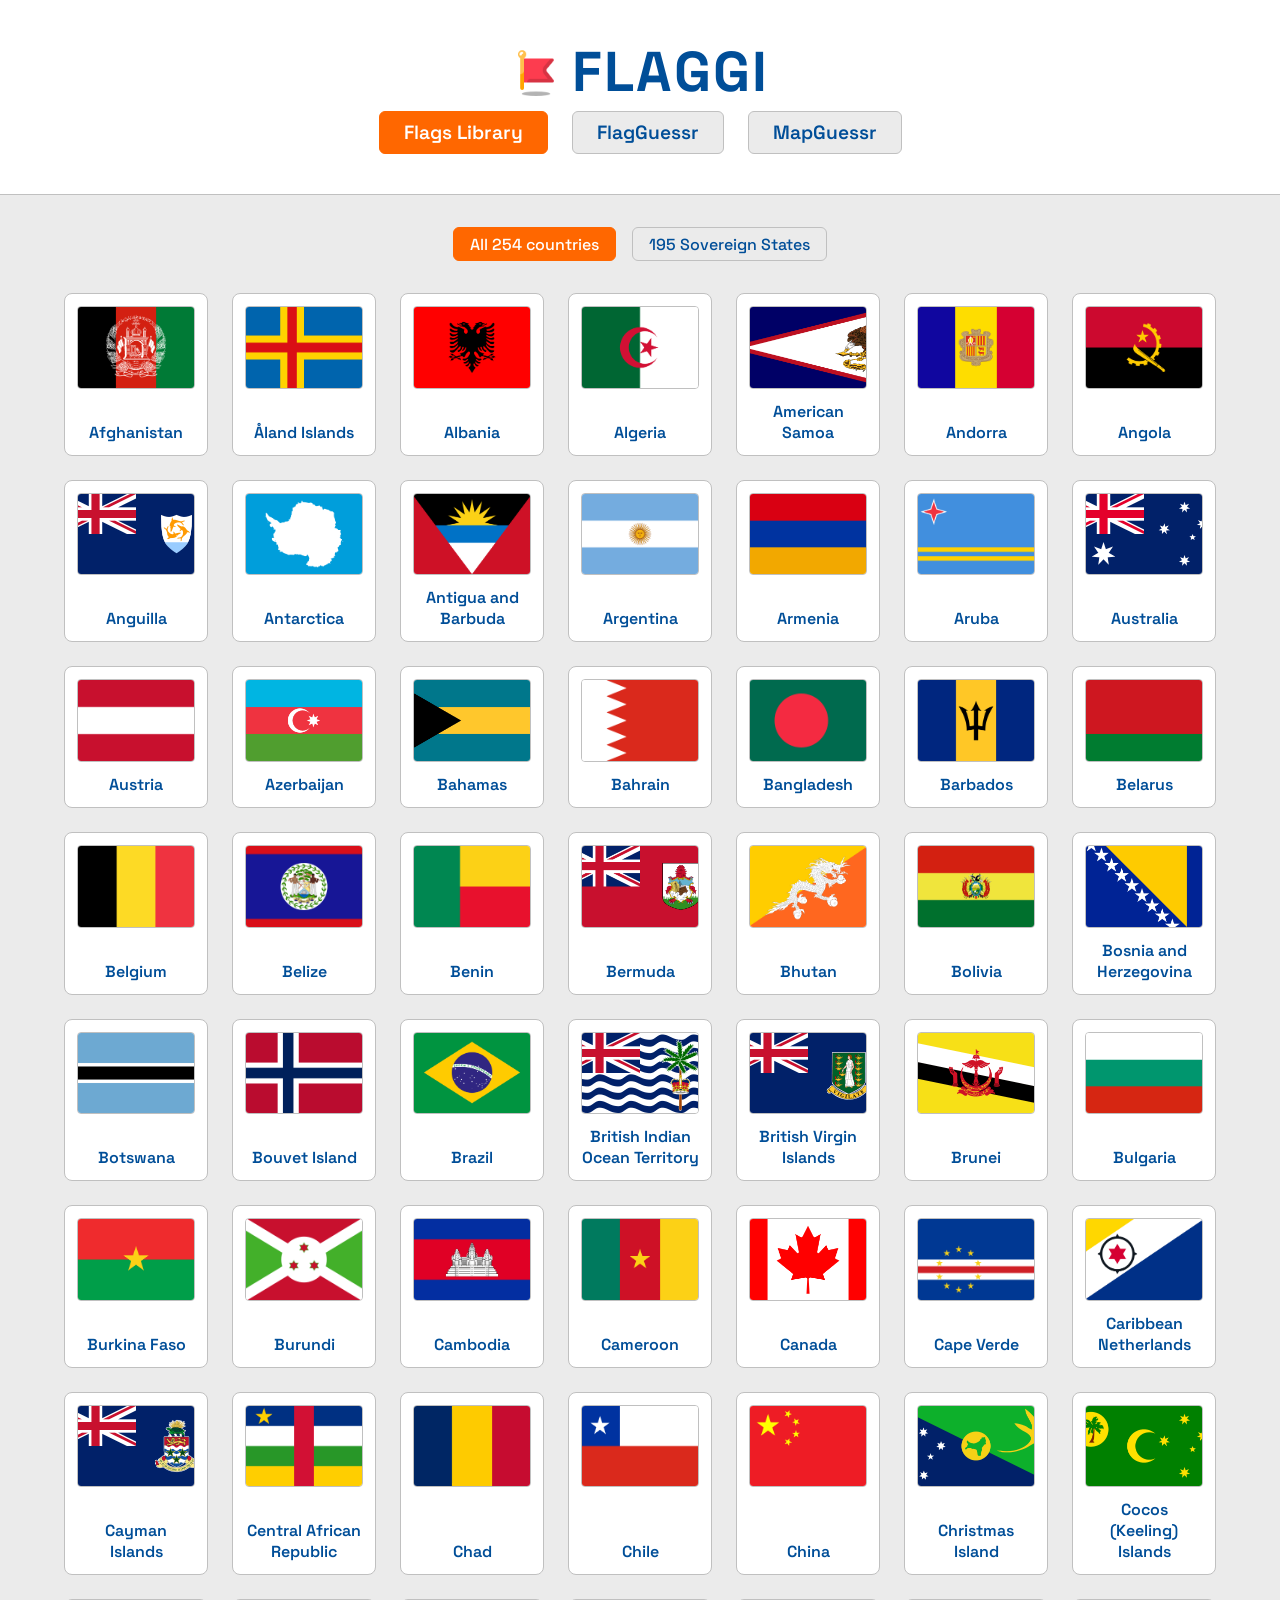
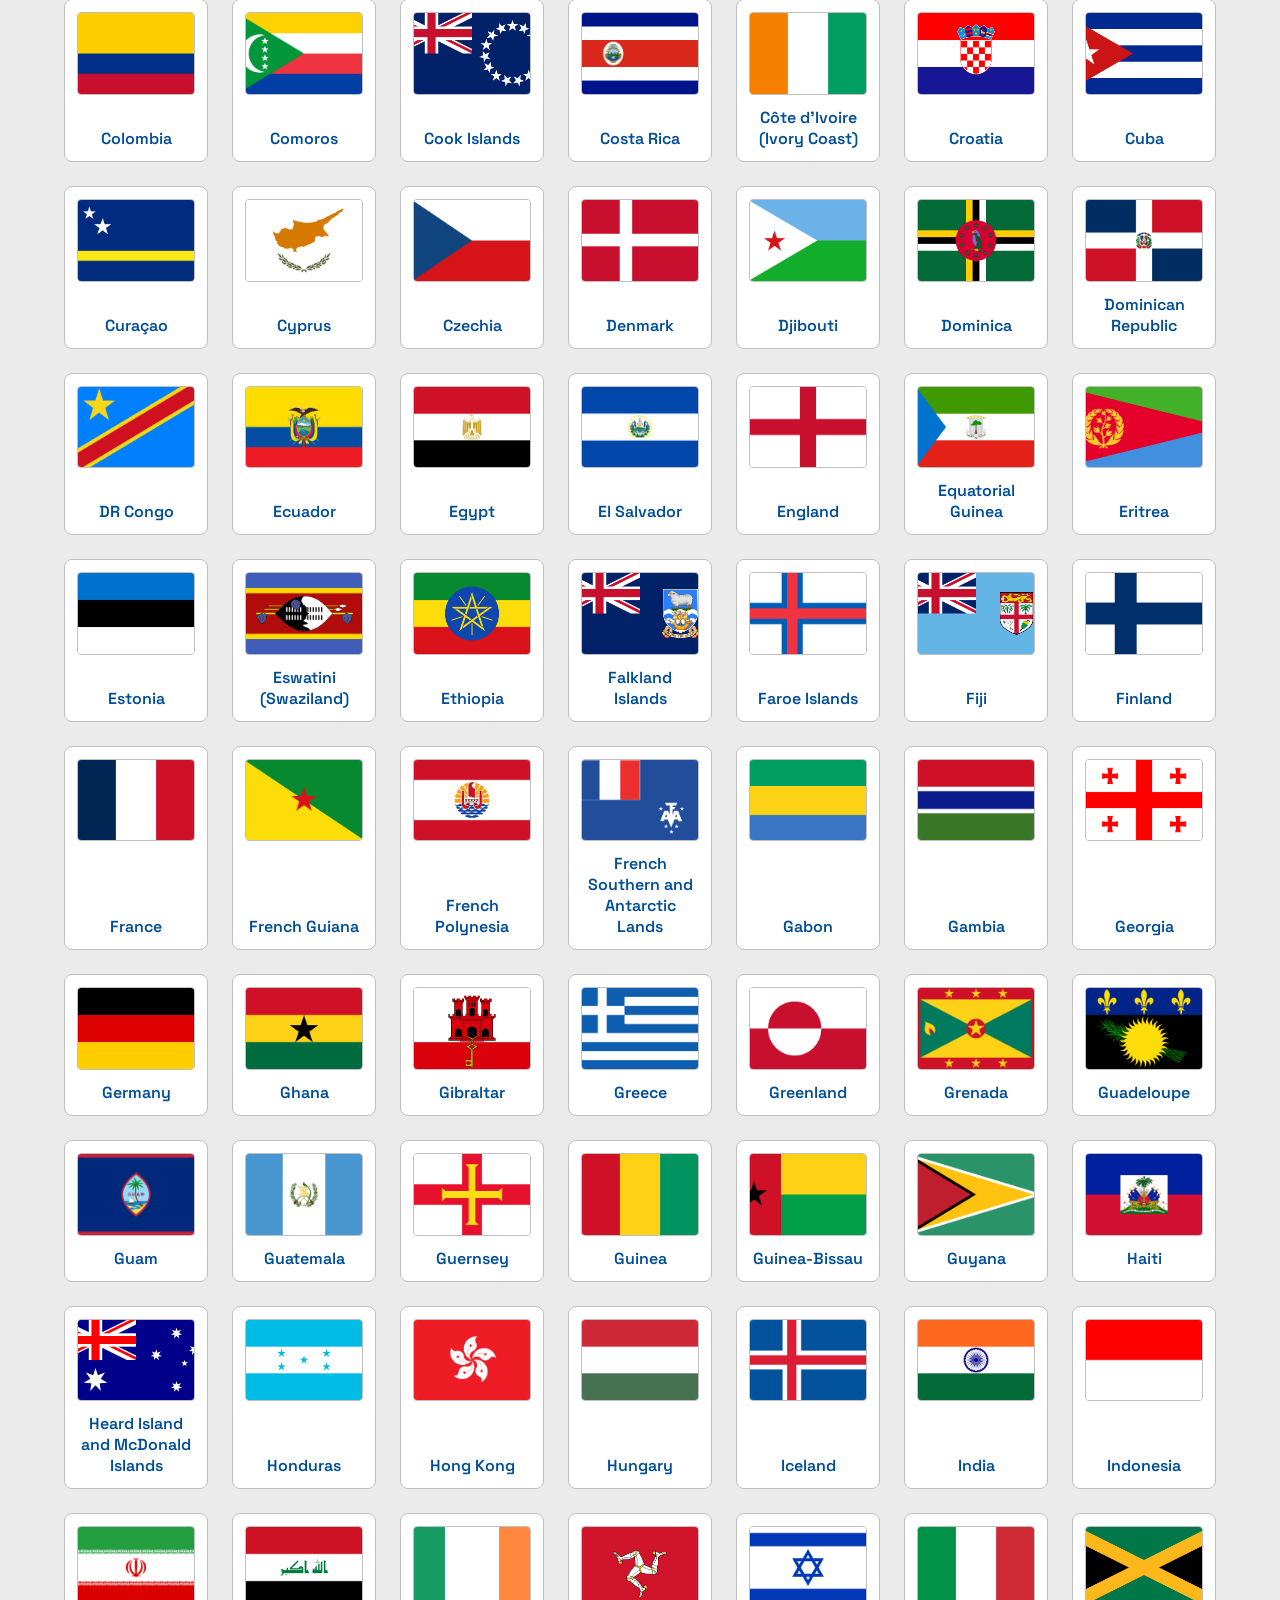
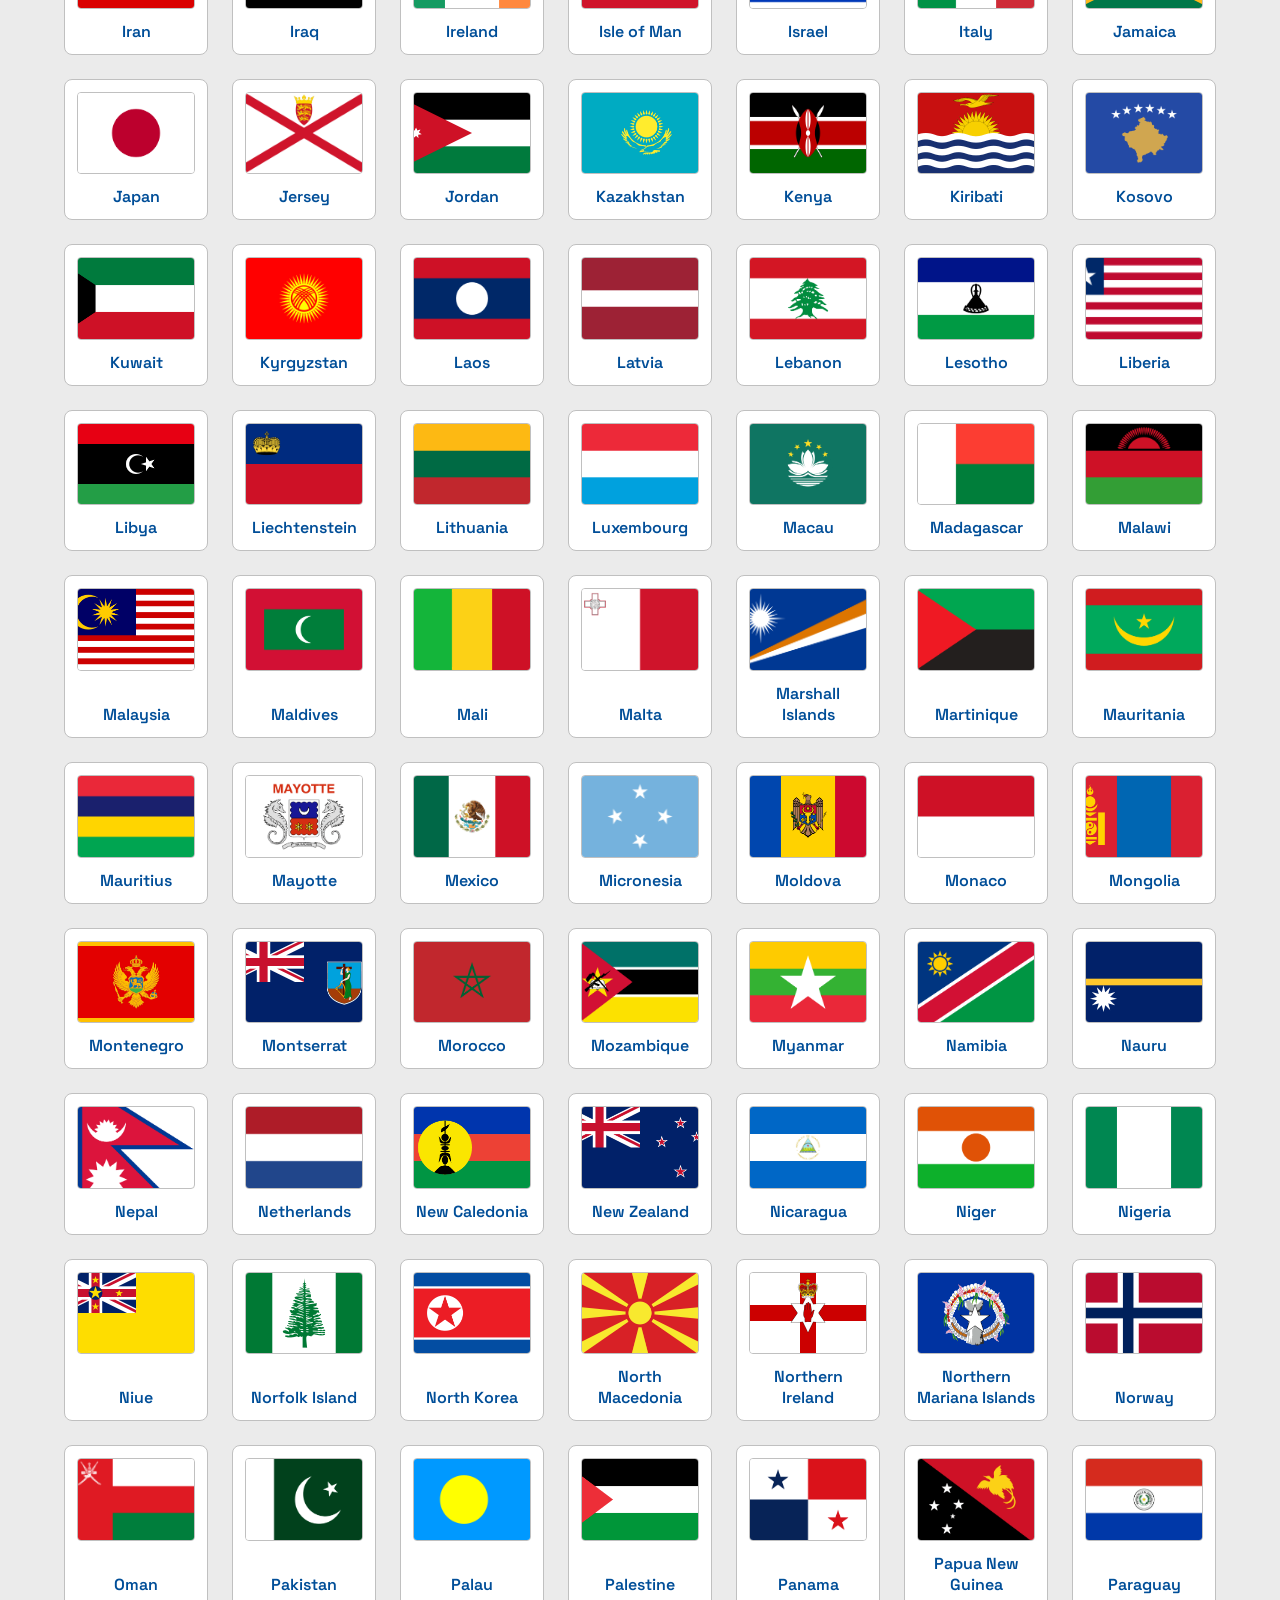
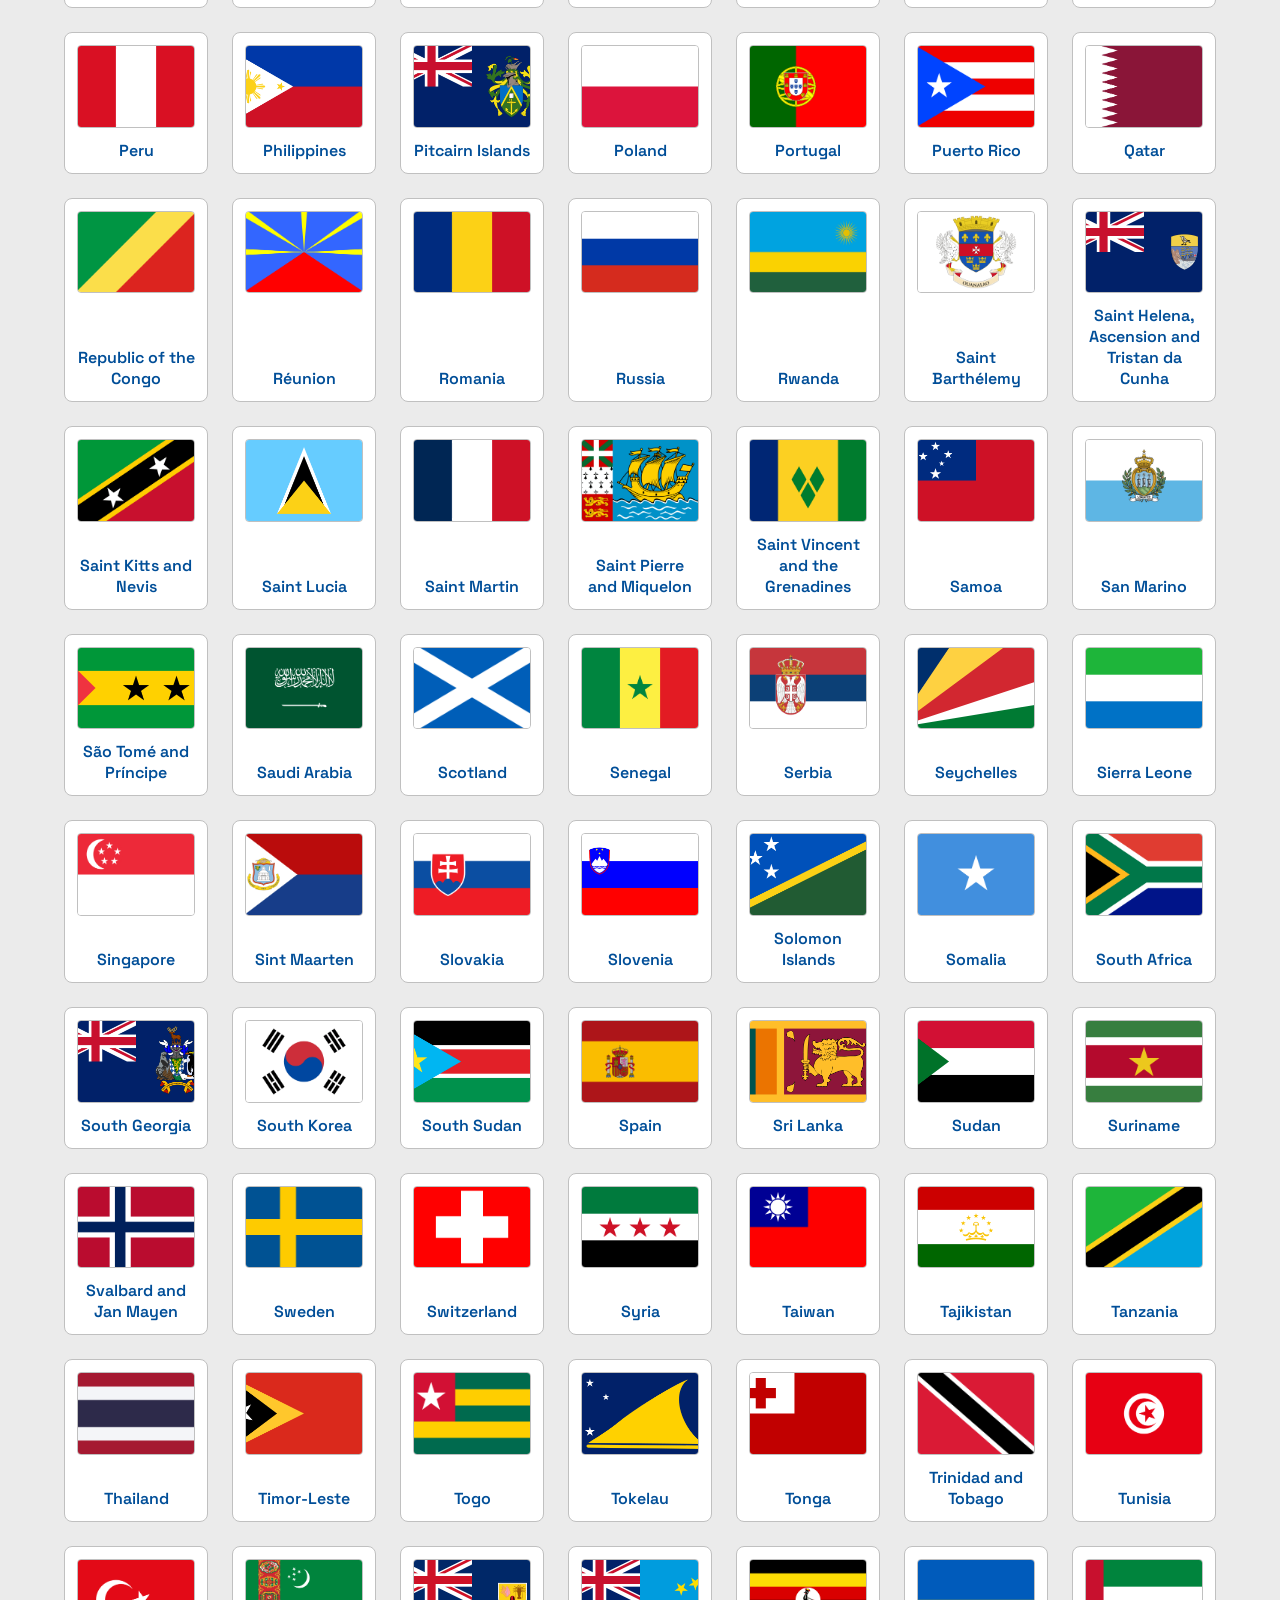
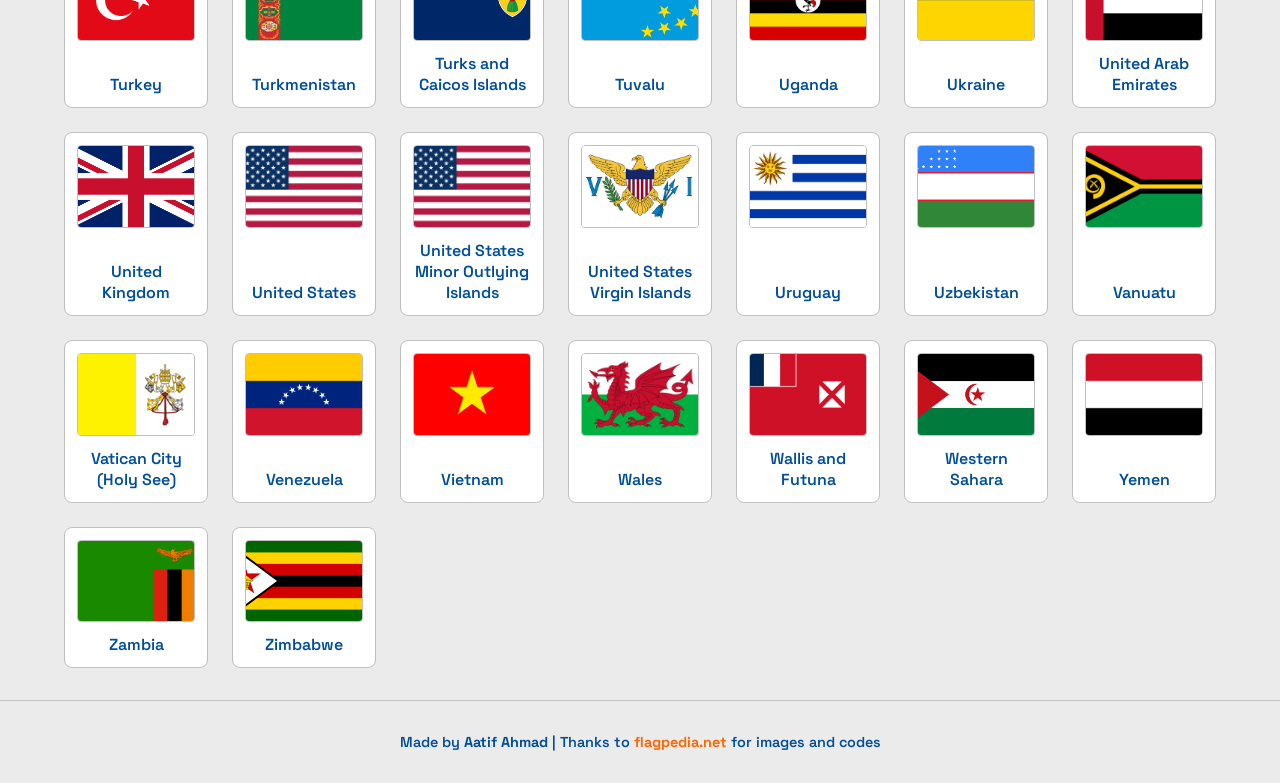
==== commit 30b72fa8: "add map game feat" ====
--- a/index.html
+++ b/index.html
@@ -4,7 +4,7 @@
 <head>
     <meta charset="UTF-8">
     <meta name="viewport" content="width=device-width, initial-scale=1.0">
-    <title>Flaggi - Country Flags</title>
+    <title>Flaggi - Flags Library</title>
     <link rel="stylesheet" href="styles.css">
     <link rel="icon" type="image/png" href="icons8-flag-64.png">
 </head>
@@ -12,17 +12,21 @@
 <body>
     <header>
         <div class="container">
-            <h1 class="logo">Flaggi</h1>
+            <h1 class="logo">
+                <img src="icons8-flag-64.png" alt="Flaggi Icon" width="48" height="48">
+                Flaggi
+            </h1>
             <nav>
-                <a href="index.html" class="active">All Flags</a>
-                <a href="game.html">FlagGuessr</a>
+                <a href="index.html" class="active">Flags Library</a>
+                <a href="flag.html">FlagGuessr</a>
+                <a href="map.html">MapGuessr</a>
             </nav>
         </div>
     </header>
 
     <main class="container">
-        <div class="filter-controls" style="display: flex; justify-content: center; gap: 1rem; margin-bottom: 2rem;">
-            <button id="filter-all" class="filter-btn active">All 254 Countries/Regions</button>
+        <div class="filter-controls">
+            <button id="filter-all" class="filter-btn active">All 254 countries</button>
             <button id="filter-sovereign" class="filter-btn">195 Sovereign States</button>
         </div>
         <div id="flag-grid" class="flag-grid">
--- a/styles.css
+++ b/styles.css
@@ -1,11 +1,12 @@
 @import url('https://fonts.googleapis.com/css2?family=Space+Grotesk:wght@300..700&display=swap');
 
 :root {
-    --bg-color: #F4EBD0;
-    --text-primary: #2E2A24;
-    --card-bg: #FFF8E7;
-    --accent-color: #C1121F;
-    --border-color: #3A3A3A;
+    --bg-color: #EBEBEB;
+    --text-primary: #004E98;
+    --text-secondary: #3A6EA5;
+    --card-bg: #FFFFFF;
+    --accent-color: #FF6700;
+    --border-color: #C0C0C0;
 }
 
 * {
@@ -39,7 +40,7 @@
 header {
     padding: 0.25rem 0 0.5rem 0;
     text-align: center;
-    border-bottom: 3px solid var(--border-color);
+    border-bottom: 1px solid var(--border-color);
     background-color: var(--card-bg);
 }
 
@@ -49,7 +50,11 @@
     font-weight: 700;
     text-transform: uppercase;
     letter-spacing: 2px;
-    text-shadow: 2px 2px 0px var(--accent-color);
+    color: var(--text-primary);
+    display: flex;
+    justify-content: center;
+    align-items: center;
+    gap: 0.75rem;
 }
 
 nav {
@@ -65,23 +70,22 @@
     padding: 0.5rem 1.5rem;
     font-weight: 600;
     font-size: 1.2rem;
-    border: 2px solid var(--border-color);
-    border-radius: 4px;
-    box-shadow: 4px 4px 0px var(--border-color);
-    transition: all 0.1s ease;
+    border: 1px solid var(--border-color);
+    border-radius: 6px;
+    transition: all 0.2s ease;
 }
 
 nav a:hover {
-    transform: translate(-2px, -2px);
-    box-shadow: 6px 6px 0px var(--border-color);
+    background-color: var(--text-secondary);
+    color: var(--card-bg);
+    border-color: var(--text-secondary);
 }
 
 nav a:active,
 nav a.active {
-    transform: translate(2px, 2px);
-    box-shadow: 2px 2px 0px var(--border-color);
     background-color: var(--accent-color);
     color: var(--card-bg);
+    border-color: var(--accent-color);
 }
 
 .filter-btn {
@@ -91,28 +95,33 @@
     padding: 0.35rem 1rem;
     font-weight: 500;
     font-size: 1rem;
-    border: 2px solid var(--border-color);
-    border-radius: 4px;
-    box-shadow: 3px 3px 0px var(--border-color);
-    transition: all 0.1s ease;
+    border: 1px solid var(--border-color);
+    border-radius: 6px;
+    transition: all 0.2s ease;
     cursor: pointer;
     font-family: inherit;
 }
 
 .filter-btn:hover {
-    transform: translate(-1px, -1px);
-    box-shadow: 4px 4px 0px var(--border-color);
+    background-color: var(--text-secondary);
+    color: var(--card-bg);
+    border-color: var(--text-secondary);
 }
 
 .filter-btn:active,
 .filter-btn.active {
-    transform: translate(1px, 1px);
-    box-shadow: 1px 1px 0px var(--border-color);
     background-color: var(--accent-color);
     color: var(--card-bg);
+    border-color: var(--accent-color);
 }
 
 /* --- Page 1: Flag Grid --- */
+.filter-controls {
+    display: flex;
+    justify-content: center;
+    gap: 1rem;
+    margin-bottom: 2rem;
+}
 .flag-grid {
     display: grid;
     grid-template-columns: repeat(auto-fill, minmax(130px, 1fr));
@@ -122,12 +131,11 @@
 
 .flag-card {
     background-color: var(--card-bg);
-    border: 3px solid var(--border-color);
+    border: 1px solid var(--border-color);
     border-radius: 8px;
     padding: 0.75rem;
     text-align: center;
-    box-shadow: 4px 4px 0px var(--border-color);
-    transition: transform 0.2s ease;
+    transition: transform 0.2s ease, box-shadow 0.2s ease;
     display: flex;
     flex-direction: column;
     justify-content: space-between;
@@ -135,6 +143,7 @@
 
 .flag-card:hover {
     transform: translateY(-5px);
+    box-shadow: 0 8px 15px rgba(0, 0, 0, 0.1);
 }
 
 .flag-card img {
@@ -142,9 +151,10 @@
     height: auto;
     aspect-ratio: 2560 / 1792;
     object-fit: cover;
-    border: 2px solid var(--border-color);
+    border: 1px solid var(--border-color);
     background-color: #fff;
     margin-bottom: 0.75rem;
+    border-radius: 4px;
 }
 
 .flag-card h3 {
@@ -158,31 +168,46 @@
     max-width: 600px;
     margin: 2rem auto;
     background-color: var(--card-bg);
-    border: 3px solid var(--border-color);
+    border: 1px solid var(--border-color);
     border-radius: 12px;
     padding: 2.5rem;
-    box-shadow: 8px 8px 0px var(--border-color);
+    box-shadow: 0 4px 20px rgba(0, 0, 0, 0.05);
     text-align: center;
 }
 
+.map-game-container {
+    max-width: 1000px;
+    margin: 1rem auto;
+    text-align: center;
+    display: flex;
+    flex-direction: column;
+    align-items: center;
+    width: 100%;
+}
+
+/* Ensure the input keeps a readable width instead of stretching 1000px */
+.map-game-container .input-group,
+.map-game-container .game-controls {
+    width: 100%;
+    max-width: 600px;
+    margin-left: auto;
+    margin-right: auto;
+}
+
 .game-flag-display {
-    width: 60%;
-    margin: 0 auto 2rem auto;
-    /* Remove fixed height so it scales based on width */
-    aspect-ratio: 2560 / 1792;
+    width: 100%;
+    max-width: 320px; /* Make the actual footprint smaller as requested */
+    margin: 0 auto;
+    aspect-ratio: 640 / 448; /* Exact image ratio */
     display: flex;
     justify-content: center;
     align-items: center;
-    border: 3px solid var(--border-color);
-    background-color: #fff;
-    border-radius: 8px;
-    overflow: hidden;
 }
 
 .game-flag-display img {
     width: 100%;
     height: 100%;
-    object-fit: cover;
+    object-fit: fill; /* Strech exactly to the hard container ratio */
     display: block;
 }
 
@@ -204,16 +229,17 @@
     padding: 1rem;
     font-family: inherit;
     font-size: 1.2rem;
-    border: 3px solid var(--border-color);
+    border: 1px solid var(--border-color);
     border-radius: 6px;
     background-color: var(--bg-color);
     color: var(--text-primary);
     outline: none;
-    transition: box-shadow 0.2s;
+    transition: box-shadow 0.2s, border-color 0.2s;
 }
 
 .input-box:focus {
-    box-shadow: 4px 4px 0px var(--accent-color);
+    border-color: var(--accent-color);
+    box-shadow: 0 0 0 3px rgba(255, 103, 0, 0.2);
 }
 
 /* Autocomplete Suggestions */
@@ -222,8 +248,8 @@
     top: 100%;
     left: 0;
     right: 0;
-    background-color: var(--card-bg);
-    border: 3px solid var(--border-color);
+    background-color: var(--bg-color); /* Match page background instead of white */
+    border: 1px solid var(--border-color);
     border-top: none;
     border-radius: 0 0 6px 6px;
     max-height: 200px;
@@ -233,6 +259,7 @@
     margin: 0;
     padding: 0;
     list-style: none;
+    box-shadow: 0 4px 10px rgba(0, 0, 0, 0.05);
 }
 
 .suggestions-list.active {
@@ -242,7 +269,7 @@
 .suggestions-list li {
     padding: 0.8rem 1rem;
     cursor: pointer;
-    border-bottom: 2px solid var(--border-color);
+    border-bottom: 1px solid var(--border-color);
 }
 
 .suggestions-list li:last-child {
@@ -250,7 +277,7 @@
 }
 
 .suggestions-list li:hover {
-    background-color: var(--accent-color);
+    background-color: var(--text-secondary);
     color: var(--card-bg);
 }
 
@@ -261,11 +288,10 @@
     color: var(--card-bg);
     background-color: var(--accent-color);
     padding: 1rem 2rem;
-    border: 3px solid var(--border-color);
+    border: none;
     border-radius: 6px;
     cursor: pointer;
-    box-shadow: 4px 4px 0px var(--border-color);
-    transition: all 0.1s ease;
+    transition: all 0.2s ease;
     width: 100%;
     margin-top: 1rem;
     display: none;
@@ -273,13 +299,14 @@
 }
 
 .btn:hover {
-    transform: translate(-2px, -2px);
-    box-shadow: 6px 6px 0px var(--border-color);
+    background-color: #e65c00;
+    transform: translateY(-2px);
+    box-shadow: 0 4px 10px rgba(0, 0, 0, 0.1);
 }
 
 .btn:active {
-    transform: translate(2px, 2px);
-    box-shadow: 2px 2px 0px var(--border-color);
+    transform: translateY(0);
+    box-shadow: none;
 }
 
 .btn.visible {
@@ -297,7 +324,7 @@
 }
 
 .feedback.success {
-    color: #2a9d8f;
+    color: #004E98; /* New Deep Blue from palette */
 }
 
 .feedback.error {
@@ -315,31 +342,34 @@
 .btn-secondary {
     background-color: var(--bg-color);
     color: var(--text-primary);
+    border: 1px solid var(--border-color);
+}
+
+.btn-secondary:hover {
+    background-color: var(--border-color);
 }
 
 .btn-reveal {
-    background-color: var(--bg-color);
+    background-color: var(--bg-color); /* Same as page background to make it less prominent */
     color: var(--accent-color);
-    border: 3px solid var(--accent-color);
-    box-shadow: 4px 4px 0px var(--accent-color);
+    border: 1px solid var(--accent-color);
 }
 
 .btn-reveal:hover {
-    box-shadow: 6px 6px 0px var(--accent-color);
-}
-
-.btn-reveal:active {
-    box-shadow: 2px 2px 0px var(--accent-color);
     background-color: var(--accent-color);
     color: var(--card-bg);
+}
+
+.btn-reveal:active {
+    transform: translateY(0);
 }
 
 /* --- Footer --- */
 footer {
     text-align: center;
     padding: 2rem;
-    border-top: 3px solid var(--border-color);
-    background-color: var(--card-bg);
+    border-top: 1px solid var(--border-color);
+    background-color: transparent; /* blended with body background */
     margin-top: auto;
     font-weight: 600;
 }
@@ -358,20 +388,71 @@
     text-decoration: underline;
 }
 
-/* Scrollbar styling for retro feel */
-::-webkit-scrollbar {
-    width: 12px;
-}
-
-::-webkit-scrollbar-track {
-    background: var(--bg-color);
-    border-left: 3px solid var(--border-color);
-}
-
-::-webkit-scrollbar-thumb {
-    background: var(--accent-color);
-    border: 3px solid var(--border-color);
-    border-radius: 6px;
+/* --- MapGuessr SVG Styles --- */
+#full-width-map-wrapper,
+#full-width-flag-wrapper {
+    width: 100%;
+    display: flex;
+    justify-content: center;
+    padding: 1rem 1rem 0 1rem; /* Adjust top padding to match */
+}
+
+#map-container {
+    width: 100%;
+    max-width: 1000px;
+    aspect-ratio: 2 / 1; /* Typical for equirectangular/natural earth projections */
+    background-color: #A9D6E5; /* Light retro ocean blue to fit theme better */
+    border: 1px solid var(--border-color);
+    border-radius: 8px;
+    overflow: hidden;
+    position: relative;
+    cursor: grab;
+}
+
+#map-container:active {
+    cursor: grabbing;
+}
+
+/* Zoom Reset Button */
+.btn-reset-zoom {
+    position: absolute;
+    bottom: 0.75rem;
+    right: 0.75rem;
+    background-color: var(--card-bg);
+    border: 1px solid var(--border-color);
+    border-radius: 50%;
+    width: 32px;
+    height: 32px;
+    display: flex;
+    justify-content: center;
+    align-items: center;
+    cursor: pointer;
+    box-shadow: 0 2px 6px rgba(0, 0, 0, 0.15);
+    color: var(--text-primary);
+    transition: all 0.2s ease;
+    z-index: 10;
+}
+
+.btn-reset-zoom:hover {
+    background-color: var(--bg-color);
+    transform: scale(1.05);
+}
+
+.btn-reset-zoom:active {
+    transform: scale(0.95);
+}
+
+.country-path {
+    fill: var(--card-bg); /* Matches the card styling for land */
+    stroke: var(--border-color);
+    stroke-width: 0.5px;
+    transition: fill 0.3s ease, stroke-width 0.3s ease;
+}
+
+.country-path.highlight {
+    fill: var(--accent-color); /* The red accent for the highlighted country */
+    stroke: var(--card-bg);
+    stroke-width: 1.5px;
 }
 
 /* --- Responsive Media Queries --- */
@@ -379,28 +460,39 @@
 
     /* Header & Nav */
     h1.logo {
-        font-size: 2.5rem;
+        font-size: 2rem;
+    }
+
+    nav {
+        gap: 0.6rem; 
     }
 
     nav a {
-        font-size: 1rem;
-        padding: 0.4rem 1rem;
+        font-size: 0.75rem;
+        padding: 0.4rem 0.4rem;
+        text-align: center;
+        white-space: nowrap;
     }
 
     .container {
-        padding: 1rem;
+        padding: 1rem 0.5rem;
     }
 
     /* Page 1: Flag Grid */
     .filter-controls {
-        flex-direction: column;
-        align-items: center;
+        flex-direction: row; 
+        justify-content: center;
         width: 100%;
+        gap: 0.3rem;
     }
 
     .filter-btn {
-        width: 100%;
+        width: auto;
+        flex: 1;
         text-align: center;
+        font-size: 0.7rem; 
+        padding: 0.4rem 0.2rem;
+        white-space: nowrap;
     }
 
     .flag-grid {
@@ -411,12 +503,6 @@
 
     .flag-card {
         padding: 0.5rem;
-        border-width: 2px;
-        box-shadow: 3px 3px 0px var(--border-color);
-    }
-
-    .flag-card img {
-        border-width: 1px;
     }
 
     .flag-card h3 {
@@ -426,21 +512,33 @@
     /* Page 2: Game Area */
     .game-container {
         padding: 1.5rem;
-        border-width: 2px;
-        box-shadow: 4px 4px 0px var(--border-color);
         margin: 1rem auto;
+    }
+
+    #full-width-flag-wrapper {
+        padding: 1.5rem 1.5rem 0 1.5rem; /* Add top padding so it doesn't touch header */
+        width: 100vw;
+        max-width: 100vw;
     }
 
     .game-flag-display {
         width: 100%;
-        /* Use full width on mobile instead of 60% */
-        border-width: 2px;
+        max-width: 250px; /* Reduce max-width on mobile to shrink the flag further */
+        height: auto;
+        margin: 0 auto; /* Remove all top and bottom vertical margin */
+        aspect-ratio: 640 / 448;
+    }
+    
+    .game-flag-display img {
+        width: 100%;
+        height: 100%;
+        max-width: 100%;
+        object-fit: fill;
     }
 
     .input-box {
         font-size: 1rem;
         padding: 0.75rem;
-        border-width: 2px;
     }
 
     .input-group label {
@@ -450,29 +548,6 @@
     .btn {
         font-size: 1rem;
         padding: 0.75rem 1.5rem;
-        border-width: 2px;
-        box-shadow: 3px 3px 0px var(--border-color);
-    }
-
-    .btn:hover {
-        box-shadow: 4px 4px 0px var(--border-color);
-    }
-
-    .btn:active {
-        box-shadow: 2px 2px 0px var(--border-color);
-    }
-
-    .btn-reveal {
-        border-width: 2px;
-        box-shadow: 3px 3px 0px var(--accent-color);
-    }
-
-    .btn-reveal:hover {
-        box-shadow: 4px 4px 0px var(--accent-color);
-    }
-
-    .btn-reveal:active {
-        box-shadow: 2px 2px 0px var(--accent-color);
     }
 
     .feedback {
@@ -488,4 +563,41 @@
     .credits {
         font-size: 0.8rem !important;
     }
+
+    /* Map Expansion for Mobile */
+    .game-container.map-game-container {
+        padding: 0;
+        margin: 0;
+        border: none;
+        box-shadow: none;
+    }
+
+    #full-width-map-wrapper {
+        padding: 0;
+        width: 100vw;
+        max-width: 100vw;
+    }
+
+    #map-container {
+        width: 100vw;
+        max-width: 100vw;
+        margin-left: 0;
+        margin-right: 0;
+        border: none;
+        border-radius: 0;
+        aspect-ratio: 1 / 1.2; /* Taller height on mobile per user request */
+    }
+
+    .btn-reset-zoom {
+        width: 26px;
+        height: 26px;
+        bottom: 0.5rem;
+        right: 0.5rem;
+        padding: 4px; /* Ensure SVG fits */
+    }
+
+    .btn-reset-zoom svg {
+        width: 14px;
+        height: 14px;
+    }
 }
